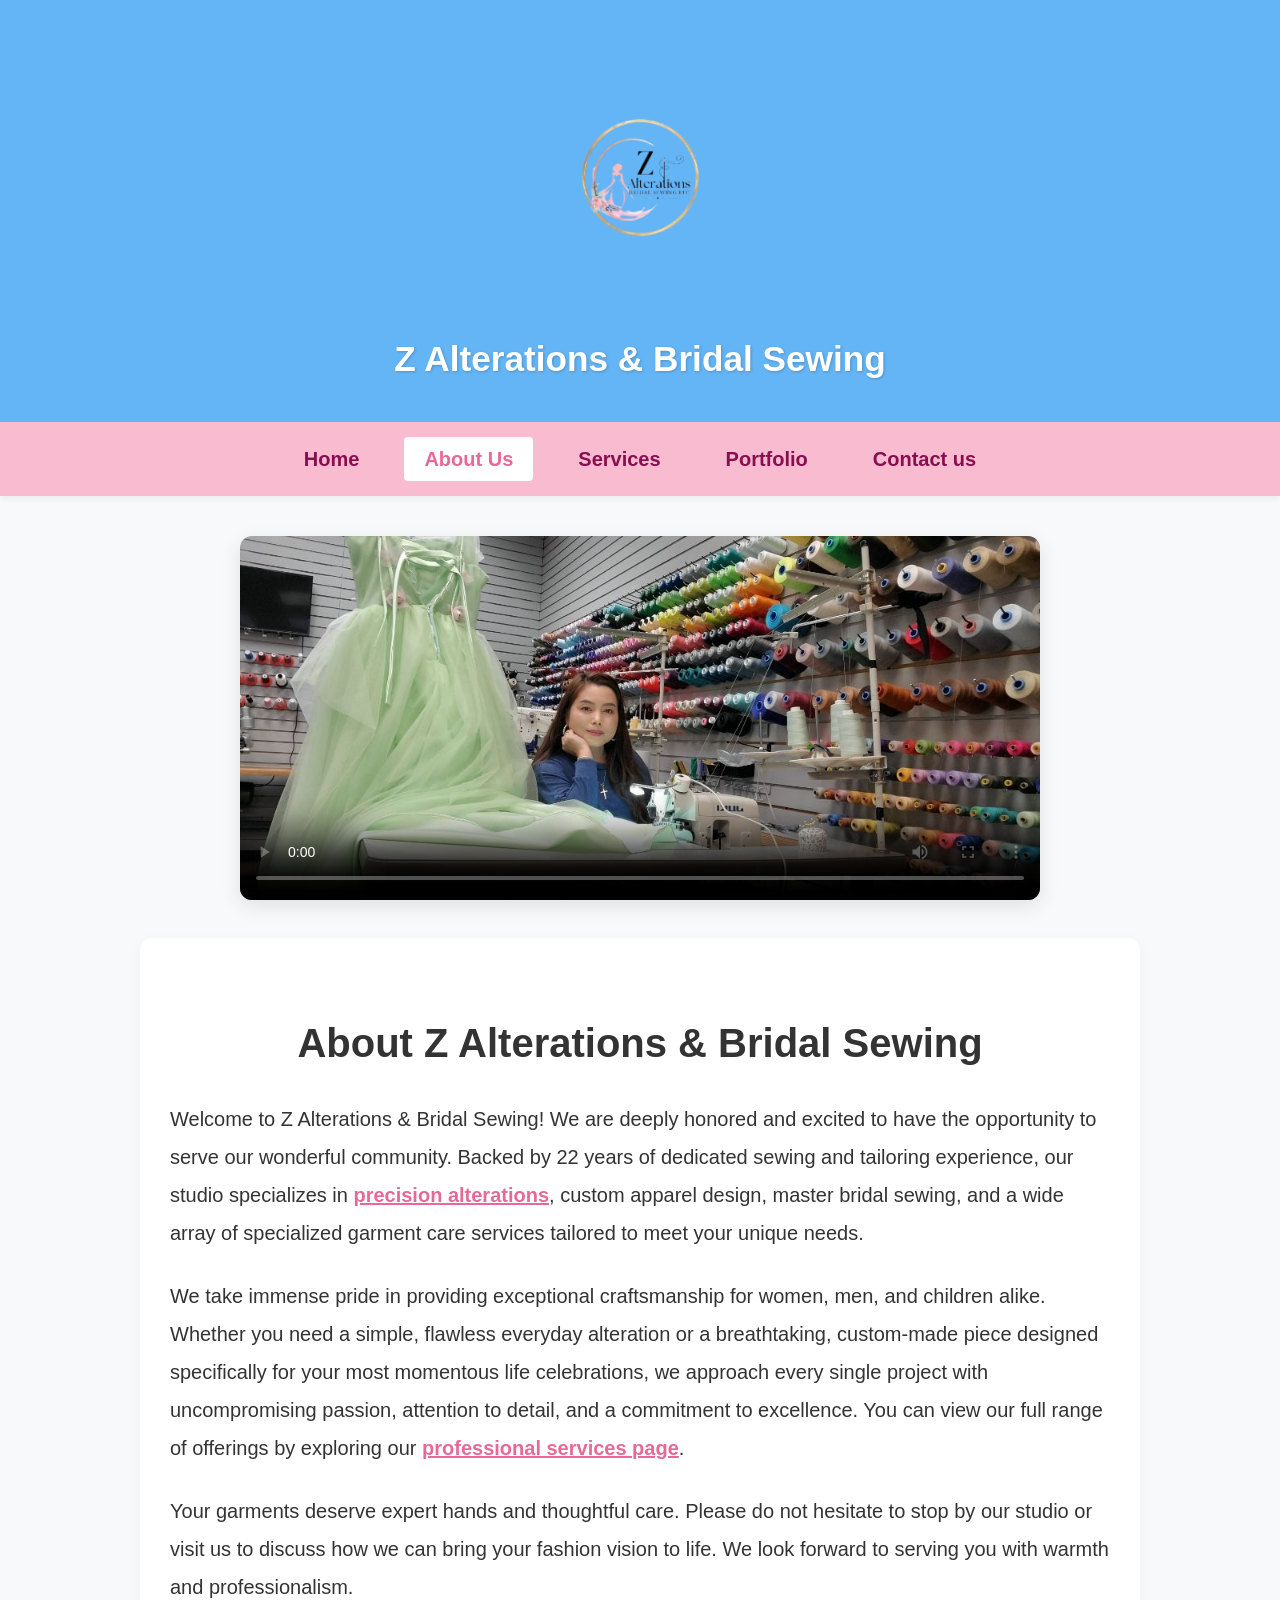
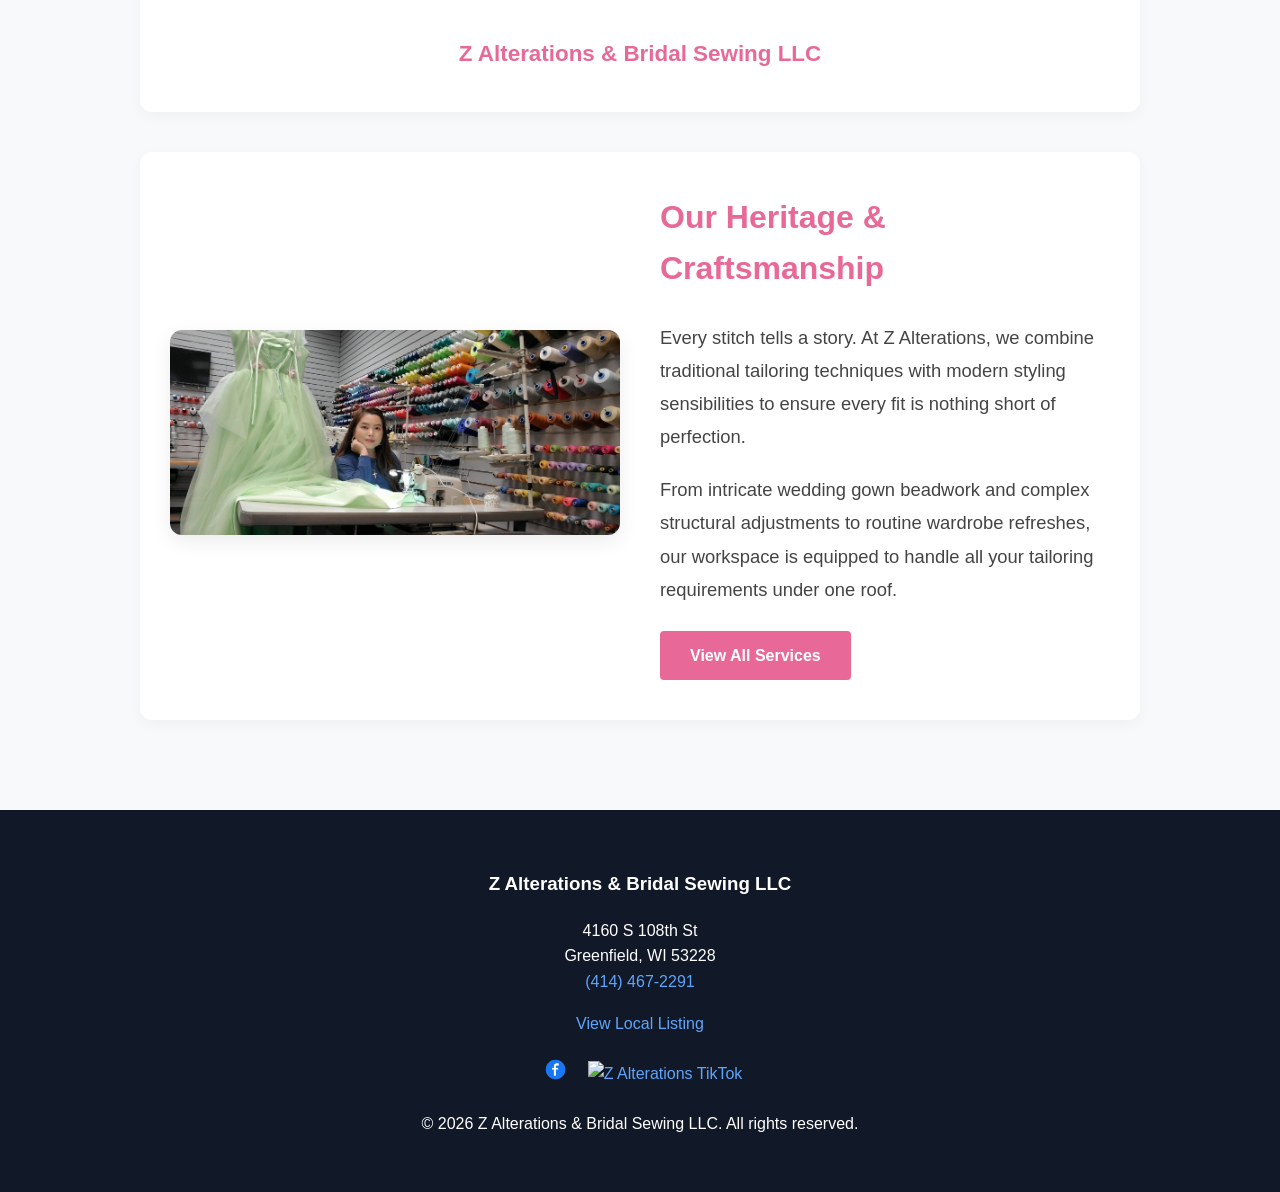
==== about.html @ 48689ed2 "z" ====
<!DOCTYPE html>
<html lang="en">
<head>
    <meta charset="UTF-8">
    <meta name="viewport" content="width=device-width, initial-scale=1.0">
    <title>About Us - Z Alterations & Bridal Sewing</title>
    <style>
        /* ==========================================
           Z Alterations & Bridal Sewing - Custom CSS
           ========================================== */

        :root {
            --header-blue: #64b5f6;       /* Light blue background for header */
            --nav-pink: #f8bbd0;          /* Light pink background for navigation */
            --nav-text: #880e4f;          /* Deep pink text for menu links */
            --brand-pink: #e86998; 
            --accent-gold: #c5a059;
            --text-dark: #333333;
            --bg-light: #f7f9fa;
        }

        * {
            box-sizing: border-box;
        }

        body {
            font-family: 'Segoe UI', Tahoma, Geneva, Verdana, sans-serif;
            margin: 0;
            padding: 0;
            background-color: var(--bg-light);
            color: var(--text-dark);
            line-height: 1.6;
        }

        /* 1. Header Section - Light Blue Background, Centered Content */
        header {
            background-color: var(--header-blue);
            text-align: center;
            padding: 35px 20px;
            box-shadow: 0 2px 10px rgba(0,0,0,0.1);
        }

        .header-content {
            max-width: 800px;
            margin: 0 auto;
        }

        .logo-container {
            margin-bottom: 15px;
        }

        .logo-container img {
            max-width: 280px;
            height: auto;
            display: block;
            margin: 0 auto;
        }

        .site-title {
            margin: 10px 0 0 0;
            color: #ffffff;
            font-size: 2.2rem;
            font-weight: 700;
            text-shadow: 1px 1px 3px rgba(0, 0, 0, 0.2);
        }

        /* 2. Navigation Bar - Light Pink Block */
        nav {
            background-color: var(--nav-pink);
            padding: 15px 10px;
            box-shadow: 0 3px 6px rgba(0,0,0,0.05);
        }

        nav ul {
            list-style: none;
            padding: 0;
            margin: 0;
            display: flex;
            flex-direction: column;
            align-items: center;
            gap: 12px;
        }

        nav ul li a {
            color: var(--nav-text);
            font-weight: 700;
            text-decoration: none;
            font-size: 1.25rem;
            padding: 6px 20px;
            border-radius: 4px;
            transition: all 0.3s ease;
            display: inline-block;
        }

        nav ul li a:hover, 
        nav ul li a.active {
            background-color: #ffffff;
            color: var(--brand-pink);
        }

        /* Main Container */
        main {
            padding: 40px 20px;
            max-width: 1200px;
            margin: 0 auto;
        }

        .about-card {
            background: #ffffff;
            border-radius: 12px;
            padding: 40px 30px;
            box-shadow: 0 4px 15px rgba(0,0,0,0.04);
            margin-bottom: 40px;
        }

        .video-container {
            width: 100%;
            max-width: 800px;
            margin: 0 auto 30px auto;
            text-align: center;
        }

        .video-container video {
            width: 100%;
            border-radius: 12px;
            box-shadow: 0 6px 20px rgba(0,0,0,0.1);
        }

        .button {
            display: inline-block;
            background-color: var(--brand-pink);
            color: white;
            padding: 12px 30px;
            border-radius: 4px;
            text-decoration: none;
            font-weight: 600;
            transition: background 0.3s ease;
        }

        .button:hover {
            background-color: #ad1457;
        }

        /* Footer */
        footer {
            background-color: #111827;
            color: #ffffff;
            text-align: center;
            padding: 40px 20px;
            margin-top: 50px;
        }

        footer a {
            color: #60a5fa;
            text-decoration: none;
        }

        footer a:hover {
            text-decoration: underline;
        }

        .social {
            display: flex;
            justify-content: center;
            align-items: center;
            gap: 15px;
            margin-top: 15px;
        }

        .social img {
            width: 35px;
            height: 35px;
            object-fit: contain;
        }

        @media (min-width: 768px) {
            nav ul {
                flex-direction: row;
                justify-content: center;
                gap: 25px;
            }
        }
    </style>
</head>
<body>

    <!-- Light Blue Header with Logo and Title Centered -->
    <header>
        <div class="header-content">
            <div class="logo-container">
                <img src="images/Logo.png" alt="Z Alterations & Bridal Sewing Logo">
            </div>
            <h1 class="site-title">Z Alterations & Bridal Sewing</h1>
        </div>
    </header>

    <!-- Light Pink Navigation Bar -->
    <nav>
        <ul>
            <li><a href="index.html">Home</a></li>
            <li><a href="about.html" class="active">About Us</a></li>
            <li><a href="services.html">Services</a></li>
            <li><a href="portfolio.html">Portfolio</a></li>
            <li><a href="contact.html">Contact us</a></li>
        </ul>
    </nav>

    <main>
        <!-- Video Showcase Section -->
        <section class="video-container">
            <video controls poster="images/image.jpg">
                <source src="images/video.mp4" type="video/mp4">
                Your browser does not support the video tag.
            </video>
        </section>

        <!-- About Hero Section -->
        <section class="about-card" style="max-width: 1000px; margin: 0 auto 40px auto; text-align: left;">
            <h1 style="font-size: 2.5em; margin-bottom: 25px; text-align: center; color: var(--text-dark);">About Z Alterations & Bridal Sewing</h1>
            
            <p style="font-size: 1.25em; line-height: 1.9; color: #333333; margin-bottom: 25px;">
                Welcome to Z Alterations & Bridal Sewing! We are deeply honored and excited to have the opportunity to serve our wonderful community. Backed by 22 years of dedicated sewing and tailoring experience, our studio specializes in <a href="services.html" style="color: var(--brand-pink); text-decoration: underline; font-weight: 600;">precision alterations</a>, custom apparel design, master bridal sewing, and a wide array of specialized garment care services tailored to meet your unique needs.
            </p>

            <p style="font-size: 1.25em; line-height: 1.9; color: #333333; margin-bottom: 25px;">
                We take immense pride in providing exceptional craftsmanship for women, men, and children alike. Whether you need a simple, flawless everyday alteration or a breathtaking, custom-made piece designed specifically for your most momentous life celebrations, we approach every single project with uncompromising passion, attention to detail, and a commitment to excellence. You can view our full range of offerings by exploring our <a href="services.html" style="color: var(--brand-pink); text-decoration: underline; font-weight: 600;">professional services page</a>.
            </p>

            <p style="font-size: 1.25em; line-height: 1.9; color: #333333; margin-bottom: 30px;">
                Your garments deserve expert hands and thoughtful care. Please do not hesitate to stop by our studio or visit us to discuss how we can bring your fashion vision to life. We look forward to serving you with warmth and professionalism.
            </p>

            <div style="text-align: center; margin-top: 30px;">
                <strong style="color: var(--brand-pink); display: block; font-size: 1.4em; font-weight: 600;">Z Alterations & Bridal Sewing LLC</strong>
            </div>
        </section>

        <!-- Our Heritage & Craftsmanship Section -->
        <section class="about-card" style="max-width: 1000px; margin: 0 auto;">
            <div style="display: flex; flex-wrap: wrap; gap: 40px; align-items: center;">
                <div style="flex: 1; min-width: 280px;">
                    <img src="images/image.jpg" alt="Master tailor at work in Z Alterations studio" style="width: 100%; border-radius: 12px; box-shadow: 0 6px 20px rgba(0,0,0,0.08); object-fit: cover;">
                </div>
                <div style="flex: 1; min-width: 280px;">
                    <h2 style="color: var(--brand-pink); margin-top: 0; font-size: 2rem;">Our Heritage & Craftsmanship</h2>
                    <p style="font-size: 1.15em; line-height: 1.8; color: #444444; margin-bottom: 20px;">
                        Every stitch tells a story. At Z Alterations, we combine traditional tailoring techniques with modern styling sensibilities to ensure every fit is nothing short of perfection. 
                    </p>
                    <p style="font-size: 1.15em; line-height: 1.8; color: #444444; margin-bottom: 25px;">
                        From intricate wedding gown beadwork and complex structural adjustments to routine wardrobe refreshes, our workspace is equipped to handle all your tailoring requirements under one roof.
                    </p>
                    <div>
                        <a href="services.html" class="button">View All Services</a>
                    </div>
                </div>
            </div>
        </section>
    </main>

    <!-- Footer -->
    <footer id="contact">
        <h3>Z Alterations & Bridal Sewing LLC</h3>
        <p>
            4160 S 108th St<br>
            Greenfield, WI 53228<br>
            <a href="tel:4144672291">(414) 467-2291</a>
        </p>
        <p>
            <a href="https://local.yahoo.com/info-236106218-kv-alterations-bridal-sewing-brookfield/" target="_blank" rel="noopener">
                View Local Listing
            </a>
        </p>
        <div class="social">
            <a href="https://www.facebook.com/z.alterations21/" target="_blank" rel="noopener">
                <img src="images/facebook.webp" alt="Z Alterations Facebook">
            </a>
            <a href="https://www.tiktok.com/@z.alterations?_r=1&_t=ZP-99l2O3nabra" target="_blank" rel="noopener">
                <img src="images/tiktok.jpeg" alt="Z Alterations TikTok">
            </a>
        </div>
        <p>&copy; 2026 Z Alterations & Bridal Sewing LLC. All rights reserved.</p>
    </footer>

</body>
</html>
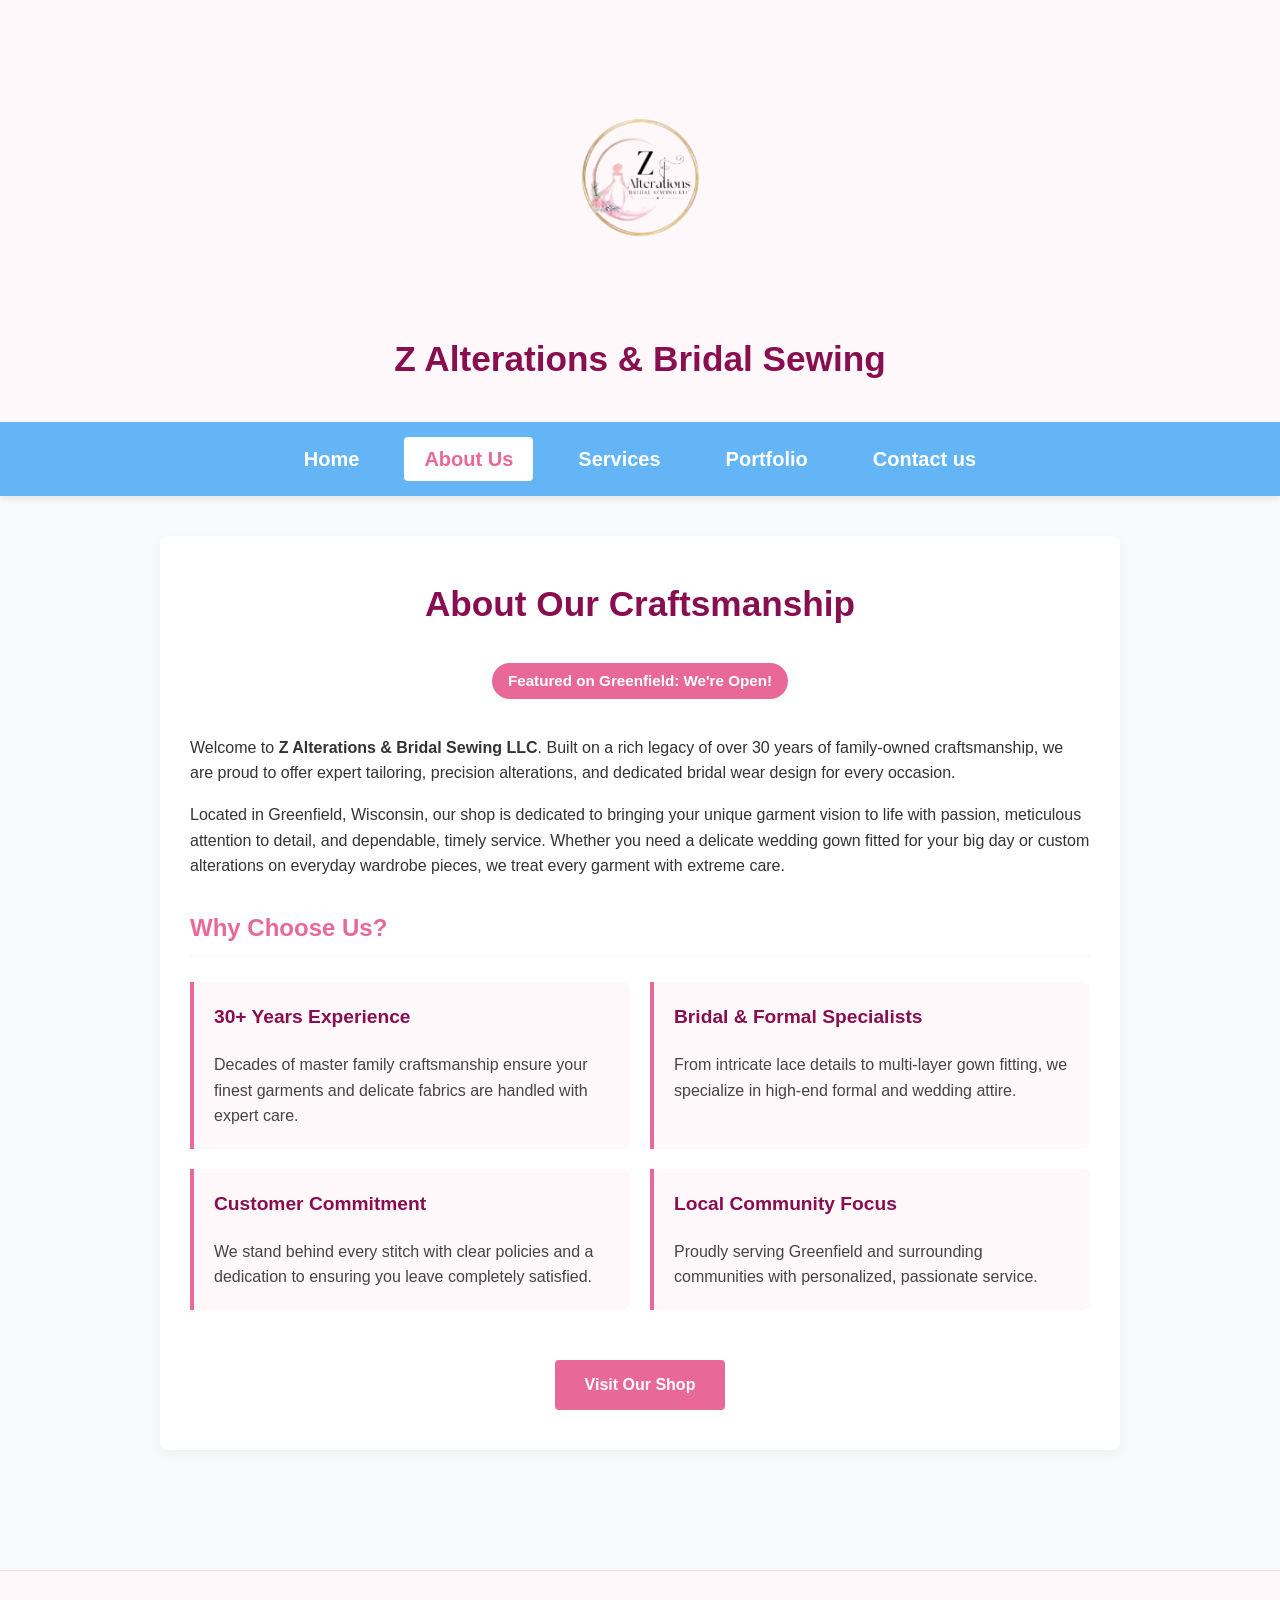
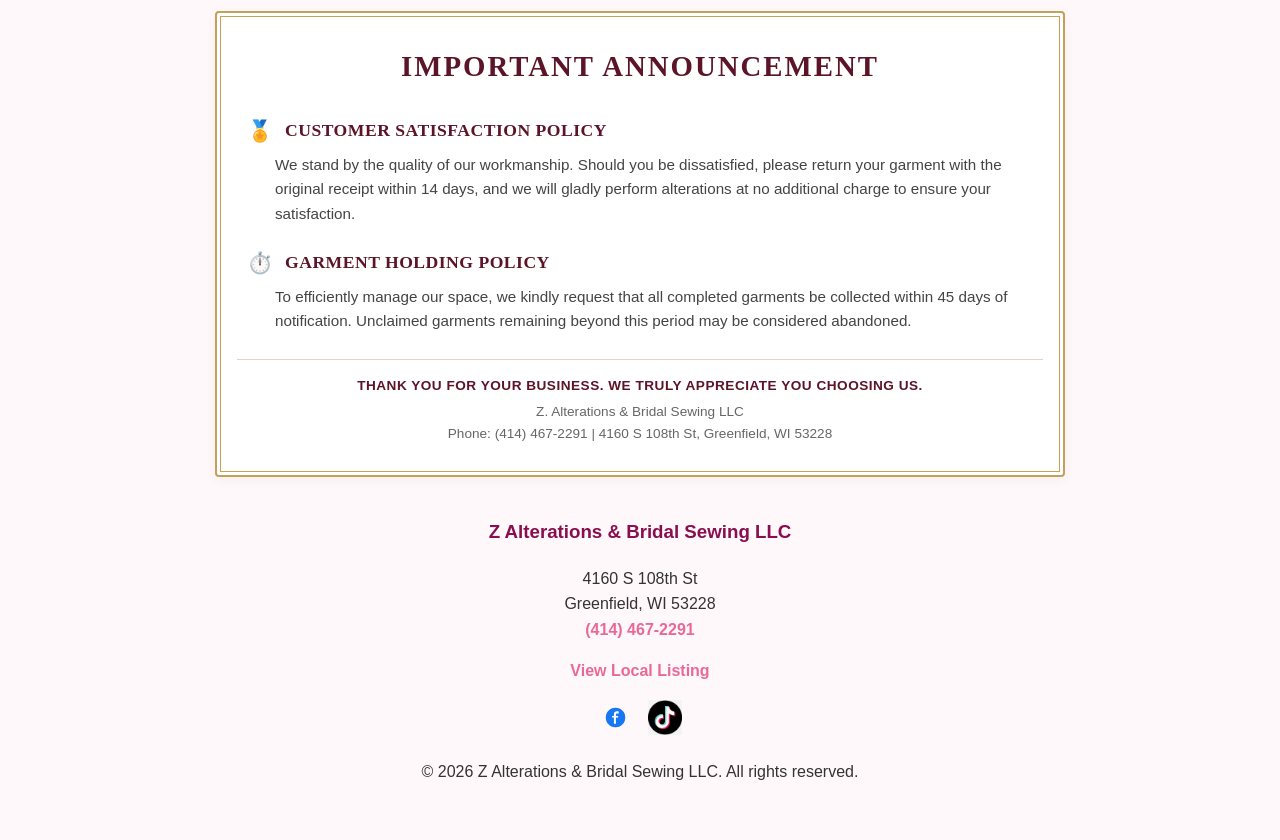
==== commit 8ea2e2f3: "Z Alterations & Bridal Sewing" ====
--- a/about.html
+++ b/about.html
@@ -10,9 +10,10 @@
            ========================================== */
 
         :root {
-            --header-blue: #64b5f6;       /* Light blue background for header */
-            --nav-pink: #f8bbd0;          /* Light pink background for navigation */
-            --nav-text: #880e4f;          /* Deep pink text for menu links */
+            --header-pink: #fff8fa;        /* Ultra-light soft pink background */
+            --header-text: #880e4f;        /* Deep pink/burgundy text */
+            --nav-blue: #64b5f6;           /* Light blue background for navigation */
+            --nav-text: #ffffff;           /* White text for navigation links */
             --brand-pink: #e86998; 
             --accent-gold: #c5a059;
             --text-dark: #333333;
@@ -32,12 +33,12 @@
             line-height: 1.6;
         }
 
-        /* 1. Header Section - Light Blue Background, Centered Content */
+        /* Header Section - Light Pink Background, Centered Content */
         header {
-            background-color: var(--header-blue);
+            background-color: var(--header-pink);
             text-align: center;
             padding: 35px 20px;
-            box-shadow: 0 2px 10px rgba(0,0,0,0.1);
+            box-shadow: 0 2px 10px rgba(0,0,0,0.05);
         }
 
         .header-content {
@@ -58,17 +59,16 @@
 
         .site-title {
             margin: 10px 0 0 0;
-            color: #ffffff;
+            color: var(--header-text);
             font-size: 2.2rem;
             font-weight: 700;
-            text-shadow: 1px 1px 3px rgba(0, 0, 0, 0.2);
-        }
-
-        /* 2. Navigation Bar - Light Pink Block */
+        }
+
+        /* Navigation Bar - Light Blue Block */
         nav {
-            background-color: var(--nav-pink);
+            background-color: var(--nav-blue);
             padding: 15px 10px;
-            box-shadow: 0 3px 6px rgba(0,0,0,0.05);
+            box-shadow: 0 3px 6px rgba(0,0,0,0.08);
         }
 
         nav ul {
@@ -101,29 +101,69 @@
         /* Main Container */
         main {
             padding: 40px 20px;
-            max-width: 1200px;
+            max-width: 1000px;
             margin: 0 auto;
         }
 
         .about-card {
             background: #ffffff;
-            border-radius: 12px;
             padding: 40px 30px;
-            box-shadow: 0 4px 15px rgba(0,0,0,0.04);
-            margin-bottom: 40px;
-        }
-
-        .video-container {
-            width: 100%;
-            max-width: 800px;
-            margin: 0 auto 30px auto;
+            border-radius: 8px;
+            box-shadow: 0 4px 12px rgba(0,0,0,0.04);
+            margin-bottom: 30px;
+        }
+
+        .about-card h1 {
+            color: var(--header-text);
+            font-size: 2.2rem;
+            margin-top: 0;
+            margin-bottom: 20px;
             text-align: center;
         }
 
-        .video-container video {
-            width: 100%;
-            border-radius: 12px;
-            box-shadow: 0 6px 20px rgba(0,0,0,0.1);
+        .about-card h2 {
+            color: var(--brand-pink);
+            font-size: 1.5rem;
+            margin-top: 30px;
+            margin-bottom: 15px;
+            border-bottom: 2px solid var(--header-pink);
+            padding-bottom: 8px;
+        }
+
+        .feature-badge {
+            display: inline-block;
+            background-color: var(--brand-pink);
+            color: #ffffff;
+            padding: 6px 16px;
+            border-radius: 20px;
+            font-size: 0.95rem;
+            font-weight: 600;
+            margin: 10px 0 20px 0;
+        }
+
+        .grid-highlights {
+            display: grid;
+            grid-template-columns: 1fr;
+            gap: 20px;
+            margin-top: 25px;
+        }
+
+        .highlight-box {
+            background-color: var(--header-pink);
+            border-left: 4px solid var(--brand-pink);
+            padding: 20px;
+            border-radius: 0 8px 8px 0;
+        }
+
+        .highlight-box h3 {
+            margin-top: 0;
+            color: var(--header-text);
+            font-size: 1.2rem;
+        }
+
+        .highlight-box p {
+            margin: 0;
+            color: #444444;
         }
 
         .button {
@@ -135,28 +175,112 @@
             text-decoration: none;
             font-weight: 600;
             transition: background 0.3s ease;
+            margin-top: 20px;
         }
 
         .button:hover {
             background-color: #ad1457;
         }
 
-        /* Footer */
+        /* Footer Section */
         footer {
-            background-color: #111827;
-            color: #ffffff;
+            background-color: var(--header-pink);
+            color: var(--text-dark);
             text-align: center;
             padding: 40px 20px;
             margin-top: 50px;
+            border-top: 1px solid #f0e0e6;
+        }
+
+        footer h3 {
+            color: var(--header-text);
+            margin-top: 0;
         }
 
         footer a {
-            color: #60a5fa;
+            color: var(--brand-pink);
             text-decoration: none;
+            font-weight: 600;
         }
 
         footer a:hover {
             text-decoration: underline;
+        }
+
+        /* Important Announcement / Policy Card Styling inside Footer */
+        .announcement-card {
+            background: #ffffff;
+            border: 2px solid var(--accent-gold);
+            outline: 1px solid var(--accent-gold);
+            outline-offset: -6px;
+            border-radius: 4px;
+            padding: 30px 20px;
+            max-width: 850px;
+            margin: 0 auto 40px auto;
+            text-align: center;
+            box-shadow: 0 4px 12px rgba(0,0,0,0.04);
+        }
+
+        .announcement-title {
+            font-family: 'Georgia', serif;
+            color: #5c1428;
+            font-size: 1.8rem;
+            letter-spacing: 2px;
+            margin-top: 0;
+            margin-bottom: 25px;
+            text-transform: uppercase;
+        }
+
+        .policy-block {
+            margin-bottom: 20px;
+            text-align: left;
+            padding: 0 10px;
+        }
+
+        .policy-header {
+            display: flex;
+            align-items: center;
+            gap: 12px;
+            margin-bottom: 6px;
+        }
+
+        .policy-icon {
+            font-size: 1.3rem;
+            color: var(--accent-gold);
+        }
+
+        .policy-title {
+            font-family: 'Georgia', serif;
+            color: #5c1428;
+            font-size: 1.1rem;
+            font-weight: 700;
+            letter-spacing: 0.5px;
+            text-transform: uppercase;
+            margin: 0;
+        }
+
+        .policy-text {
+            color: #444444;
+            font-size: 0.95rem;
+            line-height: 1.6;
+            margin: 0;
+            padding-left: 28px;
+        }
+
+        .announcement-footer {
+            margin-top: 25px;
+            border-top: 1px solid #e0d5c1;
+            padding-top: 15px;
+            font-size: 0.85rem;
+            color: #666666;
+        }
+
+        .announcement-footer .thanks {
+            font-weight: 700;
+            color: #5c1428;
+            text-transform: uppercase;
+            letter-spacing: 0.5px;
+            margin-bottom: 5px;
         }
 
         .social {
@@ -179,12 +303,16 @@
                 justify-content: center;
                 gap: 25px;
             }
+
+            .grid-highlights {
+                grid-template-columns: 1fr 1fr;
+            }
         }
     </style>
 </head>
 <body>
 
-    <!-- Light Blue Header with Logo and Title Centered -->
+    <!-- Light Pink Header with Logo and Title Centered -->
     <header>
         <div class="header-content">
             <div class="logo-container">
@@ -194,7 +322,7 @@
         </div>
     </header>
 
-    <!-- Light Pink Navigation Bar -->
+    <!-- Light Blue Navigation Bar -->
     <nav>
         <ul>
             <li><a href="index.html">Home</a></li>
@@ -206,59 +334,79 @@
     </nav>
 
     <main>
-        <!-- Video Showcase Section -->
-        <section class="video-container">
-            <video controls poster="images/image.jpg">
-                <source src="images/video.mp4" type="video/mp4">
-                Your browser does not support the video tag.
-            </video>
-        </section>
-
-        <!-- About Hero Section -->
-        <section class="about-card" style="max-width: 1000px; margin: 0 auto 40px auto; text-align: left;">
-            <h1 style="font-size: 2.5em; margin-bottom: 25px; text-align: center; color: var(--text-dark);">About Z Alterations & Bridal Sewing</h1>
+        <section class="about-card">
+            <h1>About Our Craftsmanship</h1>
+            <div style="text-align: center;">
+                <div class="feature-badge">Featured on Greenfield: We're Open!</div>
+            </div>
+
+            <p>Welcome to <strong>Z Alterations & Bridal Sewing LLC</strong>. Built on a rich legacy of over 30 years of family-owned craftsmanship, we are proud to offer expert tailoring, precision alterations, and dedicated bridal wear design for every occasion.</p>
+
+            <p>Located in Greenfield, Wisconsin, our shop is dedicated to bringing your unique garment vision to life with passion, meticulous attention to detail, and dependable, timely service. Whether you need a delicate wedding gown fitted for your big day or custom alterations on everyday wardrobe pieces, we treat every garment with extreme care.</p>
+
+            <h2>Why Choose Us?</h2>
             
-            <p style="font-size: 1.25em; line-height: 1.9; color: #333333; margin-bottom: 25px;">
-                Welcome to Z Alterations & Bridal Sewing! We are deeply honored and excited to have the opportunity to serve our wonderful community. Backed by 22 years of dedicated sewing and tailoring experience, our studio specializes in <a href="services.html" style="color: var(--brand-pink); text-decoration: underline; font-weight: 600;">precision alterations</a>, custom apparel design, master bridal sewing, and a wide array of specialized garment care services tailored to meet your unique needs.
-            </p>
-
-            <p style="font-size: 1.25em; line-height: 1.9; color: #333333; margin-bottom: 25px;">
-                We take immense pride in providing exceptional craftsmanship for women, men, and children alike. Whether you need a simple, flawless everyday alteration or a breathtaking, custom-made piece designed specifically for your most momentous life celebrations, we approach every single project with uncompromising passion, attention to detail, and a commitment to excellence. You can view our full range of offerings by exploring our <a href="services.html" style="color: var(--brand-pink); text-decoration: underline; font-weight: 600;">professional services page</a>.
-            </p>
-
-            <p style="font-size: 1.25em; line-height: 1.9; color: #333333; margin-bottom: 30px;">
-                Your garments deserve expert hands and thoughtful care. Please do not hesitate to stop by our studio or visit us to discuss how we can bring your fashion vision to life. We look forward to serving you with warmth and professionalism.
-            </p>
+            <div class="grid-highlights">
+                <div class="highlight-box">
+                    <h3>30+ Years Experience</h3>
+                    <p>Decades of master family craftsmanship ensure your finest garments and delicate fabrics are handled with expert care.</p>
+                </div>
+
+                <div class="highlight-box">
+                    <h3>Bridal & Formal Specialists</h3>
+                    <p>From intricate lace details to multi-layer gown fitting, we specialize in high-end formal and wedding attire.</p>
+                </div>
+
+                <div class="highlight-box">
+                    <h3>Customer Commitment</h3>
+                    <p>We stand behind every stitch with clear policies and a dedication to ensuring you leave completely satisfied.</p>
+                </div>
+
+                <div class="highlight-box">
+                    <h3>Local Community Focus</h3>
+                    <p>Proudly serving Greenfield and surrounding communities with personalized, passionate service.</p>
+                </div>
+            </div>
 
             <div style="text-align: center; margin-top: 30px;">
-                <strong style="color: var(--brand-pink); display: block; font-size: 1.4em; font-weight: 600;">Z Alterations & Bridal Sewing LLC</strong>
-            </div>
-        </section>
-
-        <!-- Our Heritage & Craftsmanship Section -->
-        <section class="about-card" style="max-width: 1000px; margin: 0 auto;">
-            <div style="display: flex; flex-wrap: wrap; gap: 40px; align-items: center;">
-                <div style="flex: 1; min-width: 280px;">
-                    <img src="images/image.jpg" alt="Master tailor at work in Z Alterations studio" style="width: 100%; border-radius: 12px; box-shadow: 0 6px 20px rgba(0,0,0,0.08); object-fit: cover;">
-                </div>
-                <div style="flex: 1; min-width: 280px;">
-                    <h2 style="color: var(--brand-pink); margin-top: 0; font-size: 2rem;">Our Heritage & Craftsmanship</h2>
-                    <p style="font-size: 1.15em; line-height: 1.8; color: #444444; margin-bottom: 20px;">
-                        Every stitch tells a story. At Z Alterations, we combine traditional tailoring techniques with modern styling sensibilities to ensure every fit is nothing short of perfection. 
-                    </p>
-                    <p style="font-size: 1.15em; line-height: 1.8; color: #444444; margin-bottom: 25px;">
-                        From intricate wedding gown beadwork and complex structural adjustments to routine wardrobe refreshes, our workspace is equipped to handle all your tailoring requirements under one roof.
-                    </p>
-                    <div>
-                        <a href="services.html" class="button">View All Services</a>
-                    </div>
-                </div>
+                <a href="contact.html" class="button">Visit Our Shop</a>
             </div>
         </section>
     </main>
 
     <!-- Footer -->
     <footer id="contact">
+        <!-- Important Announcement / Policy Section in Footer -->
+        <section class="announcement-card">
+            <h2 class="announcement-title">Important Announcement</h2>
+
+            <div class="policy-block">
+                <div class="policy-header">
+                    <span class="policy-icon">🏅</span>
+                    <h3 class="policy-title">Customer Satisfaction Policy</h3>
+                </div>
+                <p class="policy-text">
+                    We stand by the quality of our workmanship. Should you be dissatisfied, please return your garment with the original receipt within 14 days, and we will gladly perform alterations at no additional charge to ensure your satisfaction.
+                </p>
+            </div>
+
+            <div class="policy-block">
+                <div class="policy-header">
+                    <span class="policy-icon">⏱️</span>
+                    <h3 class="policy-title">Garment Holding Policy</h3>
+                </div>
+                <p class="policy-text">
+                    To efficiently manage our space, we kindly request that all completed garments be collected within 45 days of notification. Unclaimed garments remaining beyond this period may be considered abandoned.
+                </p>
+            </div>
+
+            <div class="announcement-footer">
+                <div class="thanks">Thank you for your business. We truly appreciate you choosing us.</div>
+                <div>Z. Alterations & Bridal Sewing LLC</div>
+                <div>Phone: (414) 467-2291 | 4160 S 108th St, Greenfield, WI 53228</div>
+            </div>
+        </section>
+
         <h3>Z Alterations & Bridal Sewing LLC</h3>
         <p>
             4160 S 108th St<br>
@@ -275,7 +423,7 @@
                 <img src="images/facebook.webp" alt="Z Alterations Facebook">
             </a>
             <a href="https://www.tiktok.com/@z.alterations?_r=1&_t=ZP-99l2O3nabra" target="_blank" rel="noopener">
-                <img src="images/tiktok.jpeg" alt="Z Alterations TikTok">
+                <img src="images/tiktok.jpg" alt="Z Alterations TikTok">
             </a>
         </div>
         <p>&copy; 2026 Z Alterations & Bridal Sewing LLC. All rights reserved.</p>
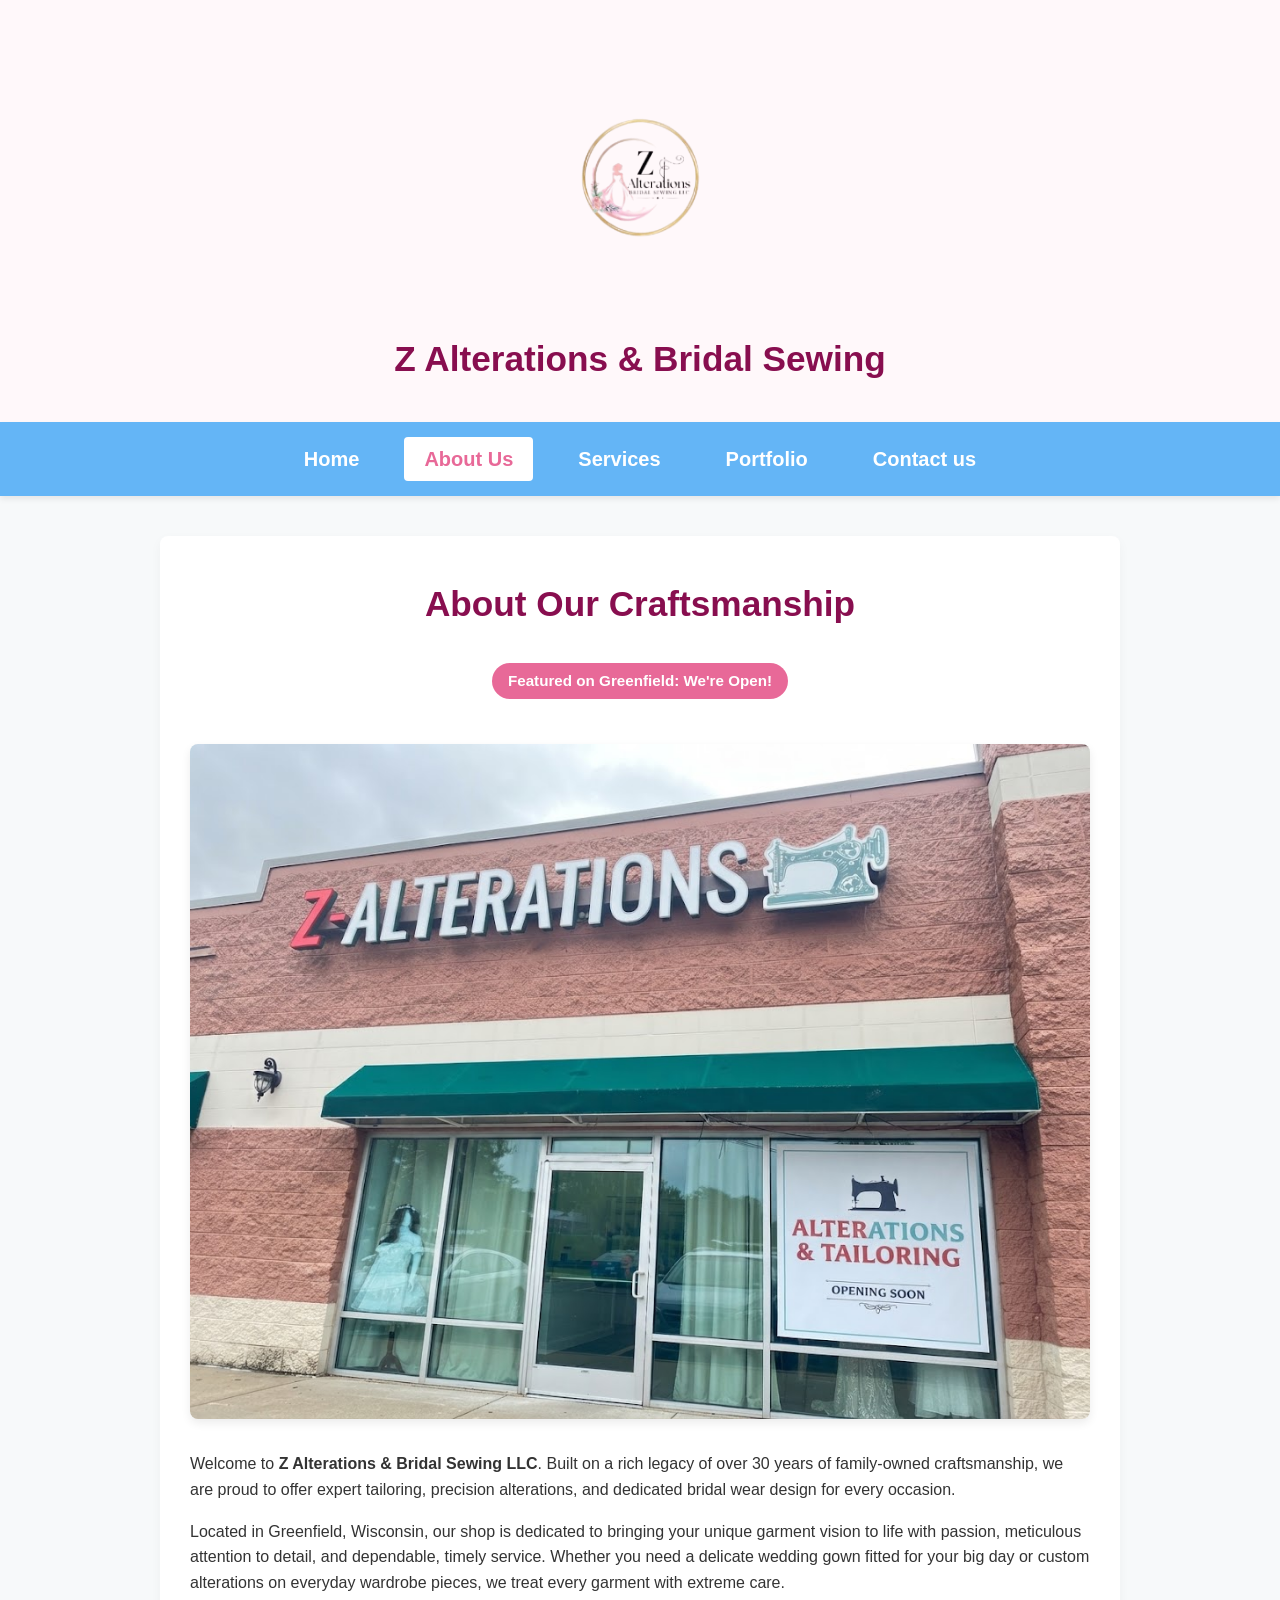
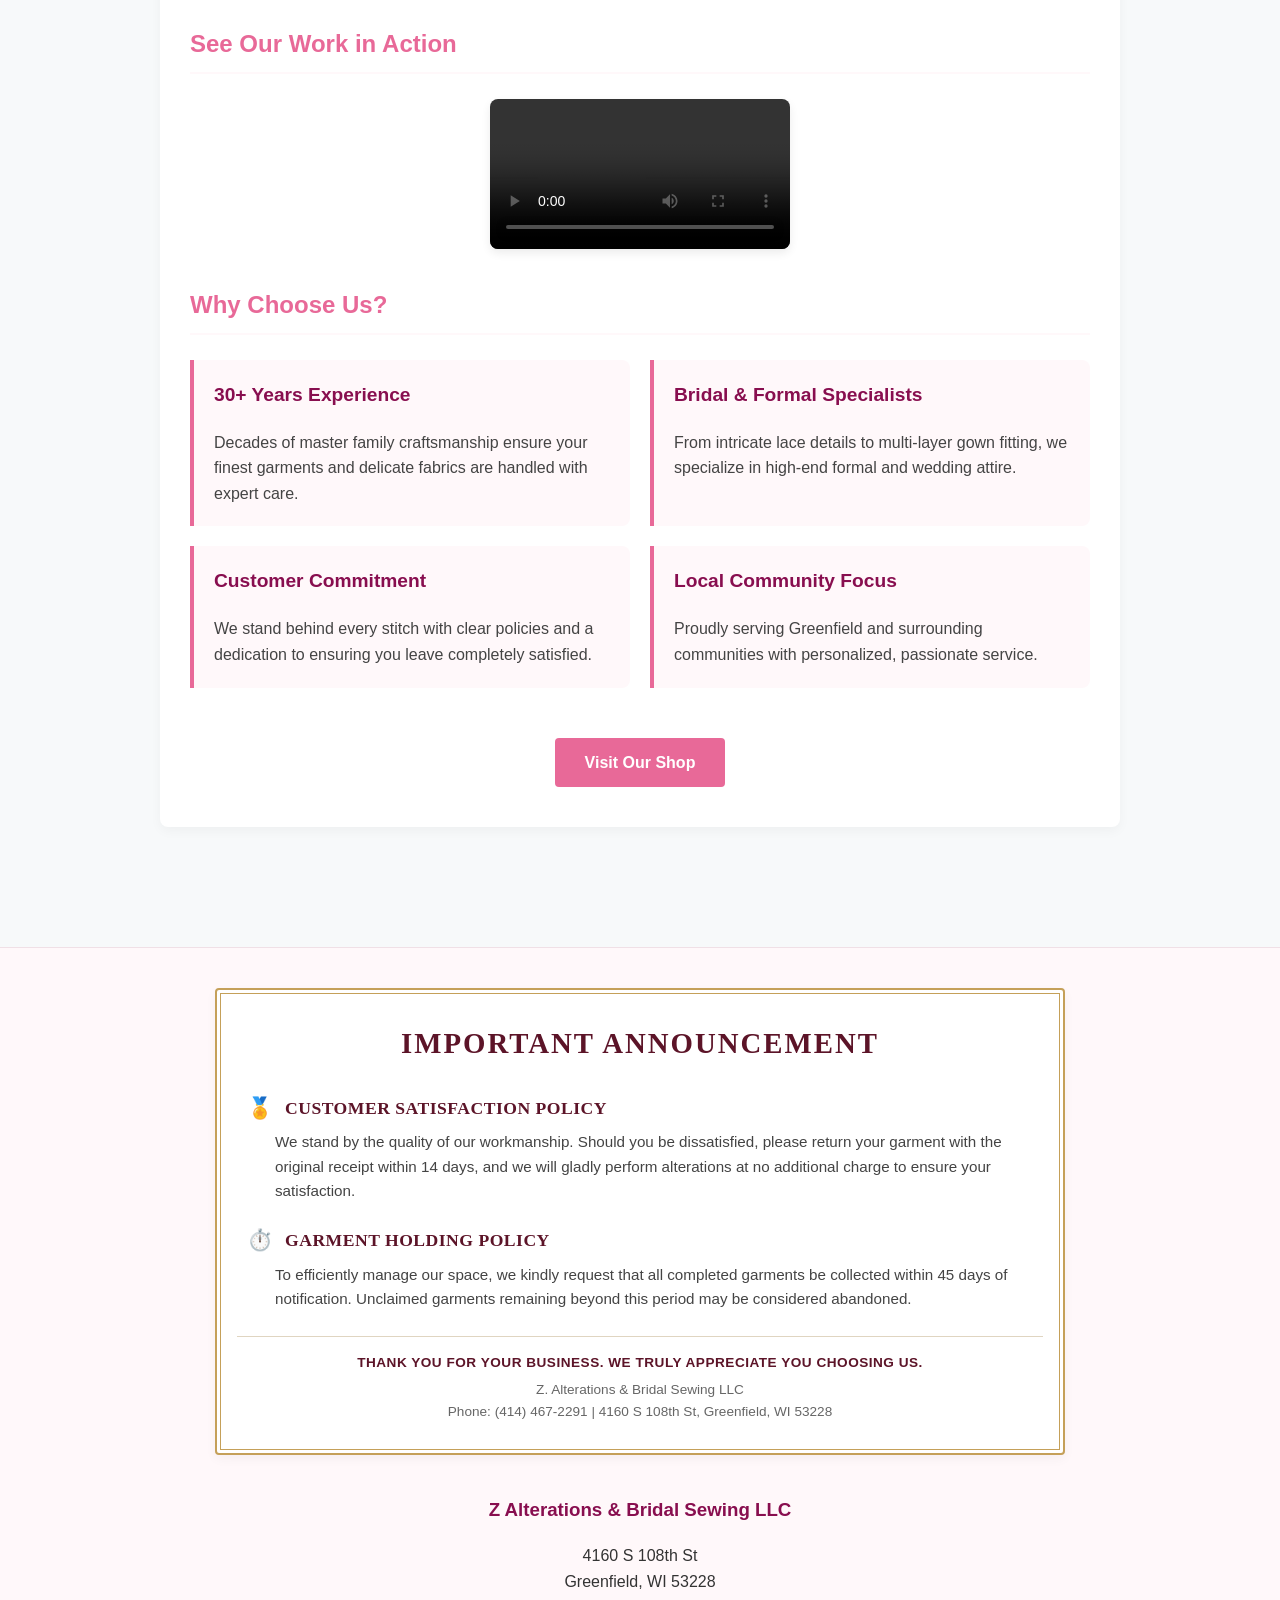
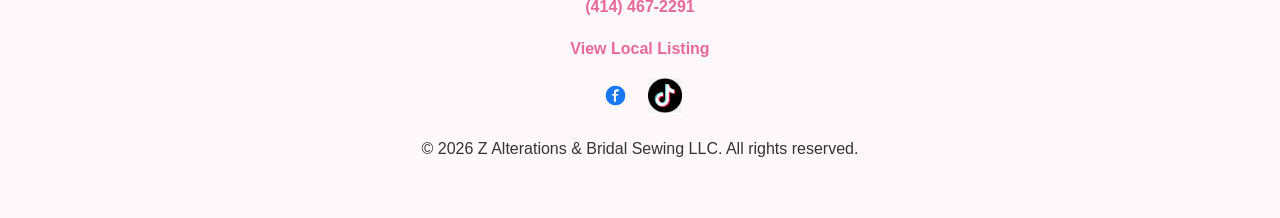
==== commit 279ea94b: "Z Alterations & Bridal Sewing" ====
--- a/about.html
+++ b/about.html
@@ -139,6 +139,19 @@
             font-size: 0.95rem;
             font-weight: 600;
             margin: 10px 0 20px 0;
+        }
+
+        .media-container {
+            text-align: center;
+            margin: 25px 0;
+        }
+
+        .media-container img, 
+        .media-container video {
+            max-width: 100%;
+            height: auto;
+            border-radius: 8px;
+            box-shadow: 0 4px 10px rgba(0,0,0,0.08);
         }
 
         .grid-highlights {
@@ -312,7 +325,7 @@
 </head>
 <body>
 
-    <!-- Light Pink Header with Logo and Title Centered -->
+    <!-- Header Section -->
     <header>
         <div class="header-content">
             <div class="logo-container">
@@ -322,7 +335,7 @@
         </div>
     </header>
 
-    <!-- Light Blue Navigation Bar -->
+    <!-- Navigation Bar -->
     <nav>
         <ul>
             <li><a href="index.html">Home</a></li>
@@ -333,6 +346,7 @@
         </ul>
     </nav>
 
+    <!-- Main Content Section -->
     <main>
         <section class="about-card">
             <h1>About Our Craftsmanship</h1>
@@ -340,9 +354,23 @@
                 <div class="feature-badge">Featured on Greenfield: We're Open!</div>
             </div>
 
+            <!-- Featured Image -->
+            <div class="media-container">
+                <img src="images/image1.jpg" alt="Z Alterations Workshop">
+            </div>
+
             <p>Welcome to <strong>Z Alterations & Bridal Sewing LLC</strong>. Built on a rich legacy of over 30 years of family-owned craftsmanship, we are proud to offer expert tailoring, precision alterations, and dedicated bridal wear design for every occasion.</p>
 
             <p>Located in Greenfield, Wisconsin, our shop is dedicated to bringing your unique garment vision to life with passion, meticulous attention to detail, and dependable, timely service. Whether you need a delicate wedding gown fitted for your big day or custom alterations on everyday wardrobe pieces, we treat every garment with extreme care.</p>
+
+            <!-- Video Section -->
+            <h2>See Our Work in Action</h2>
+            <div class="media-container">
+                <video controls>
+                    <source src="images/video.mp4" type="video/mp4">
+                    Your browser does not support the video tag.
+                </video>
+            </div>
 
             <h2>Why Choose Us?</h2>
             
@@ -376,7 +404,6 @@
 
     <!-- Footer -->
     <footer id="contact">
-        <!-- Important Announcement / Policy Section in Footer -->
         <section class="announcement-card">
             <h2 class="announcement-title">Important Announcement</h2>
 
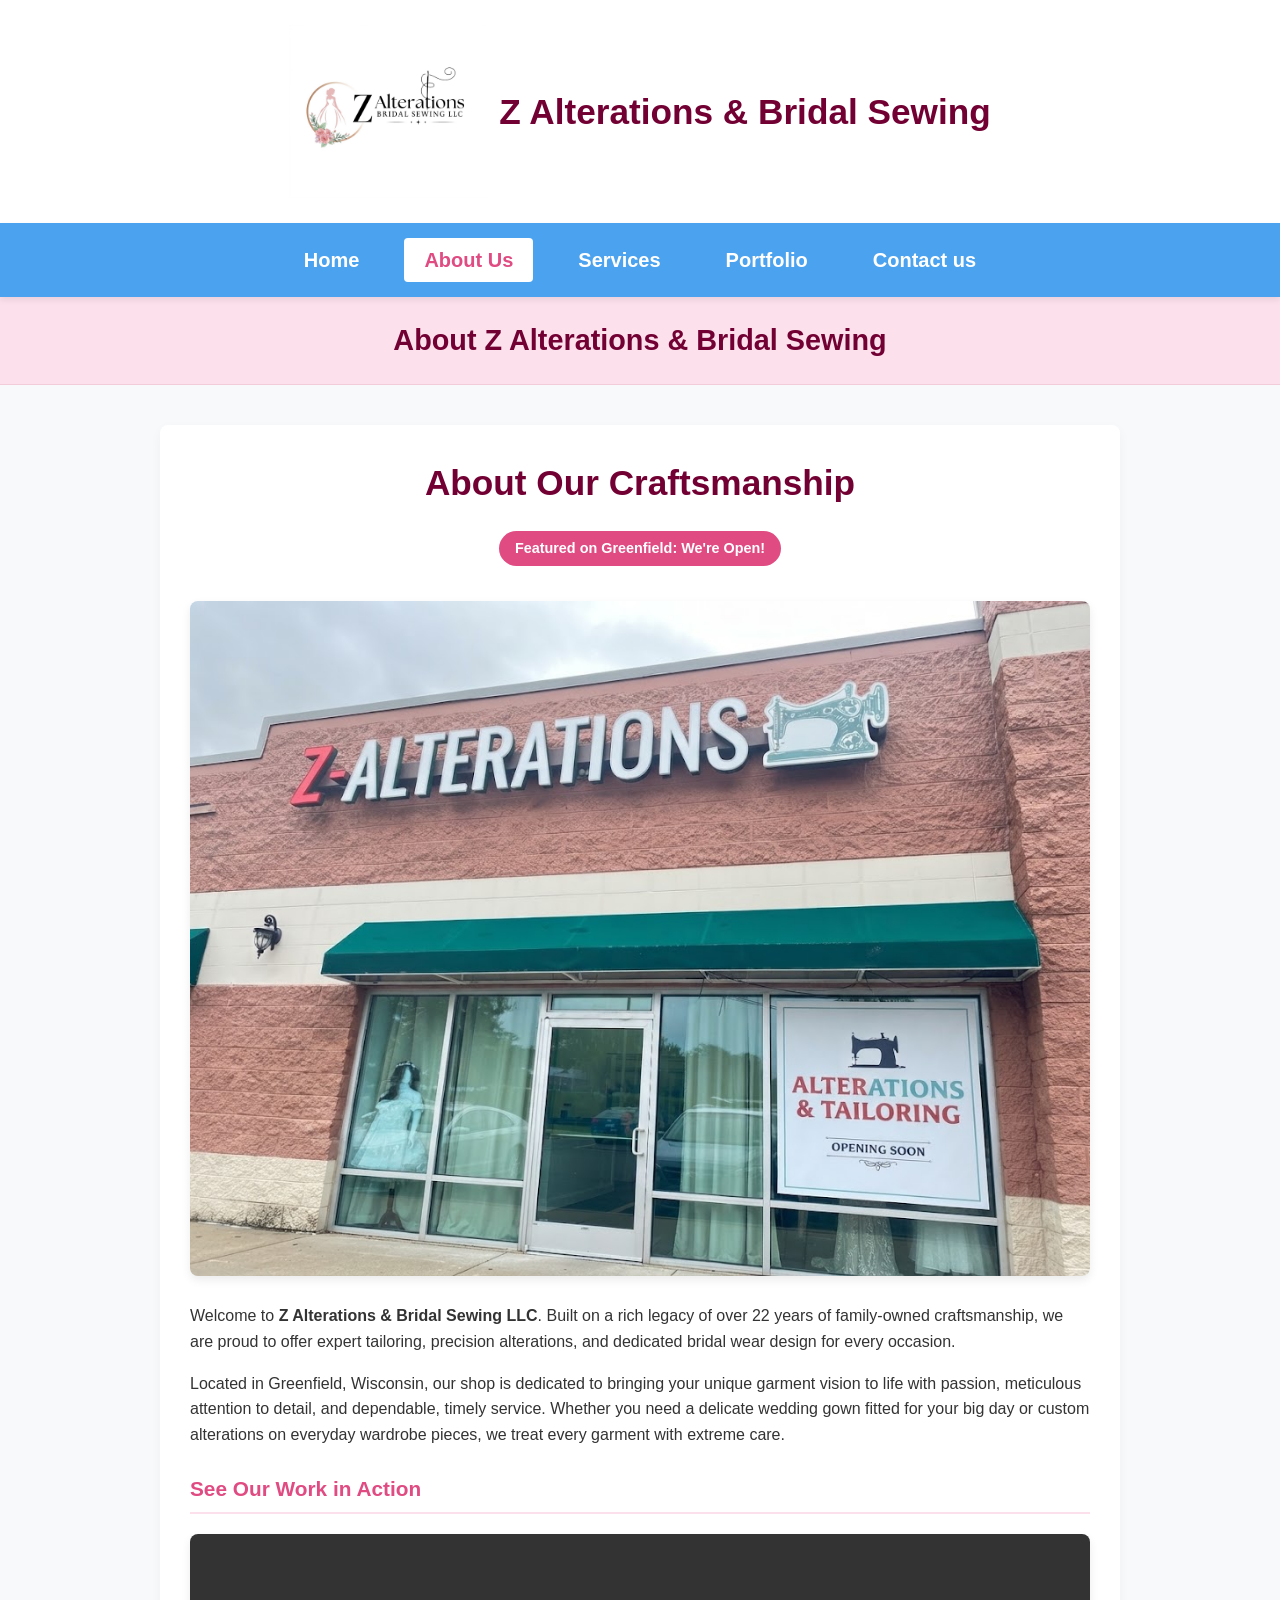
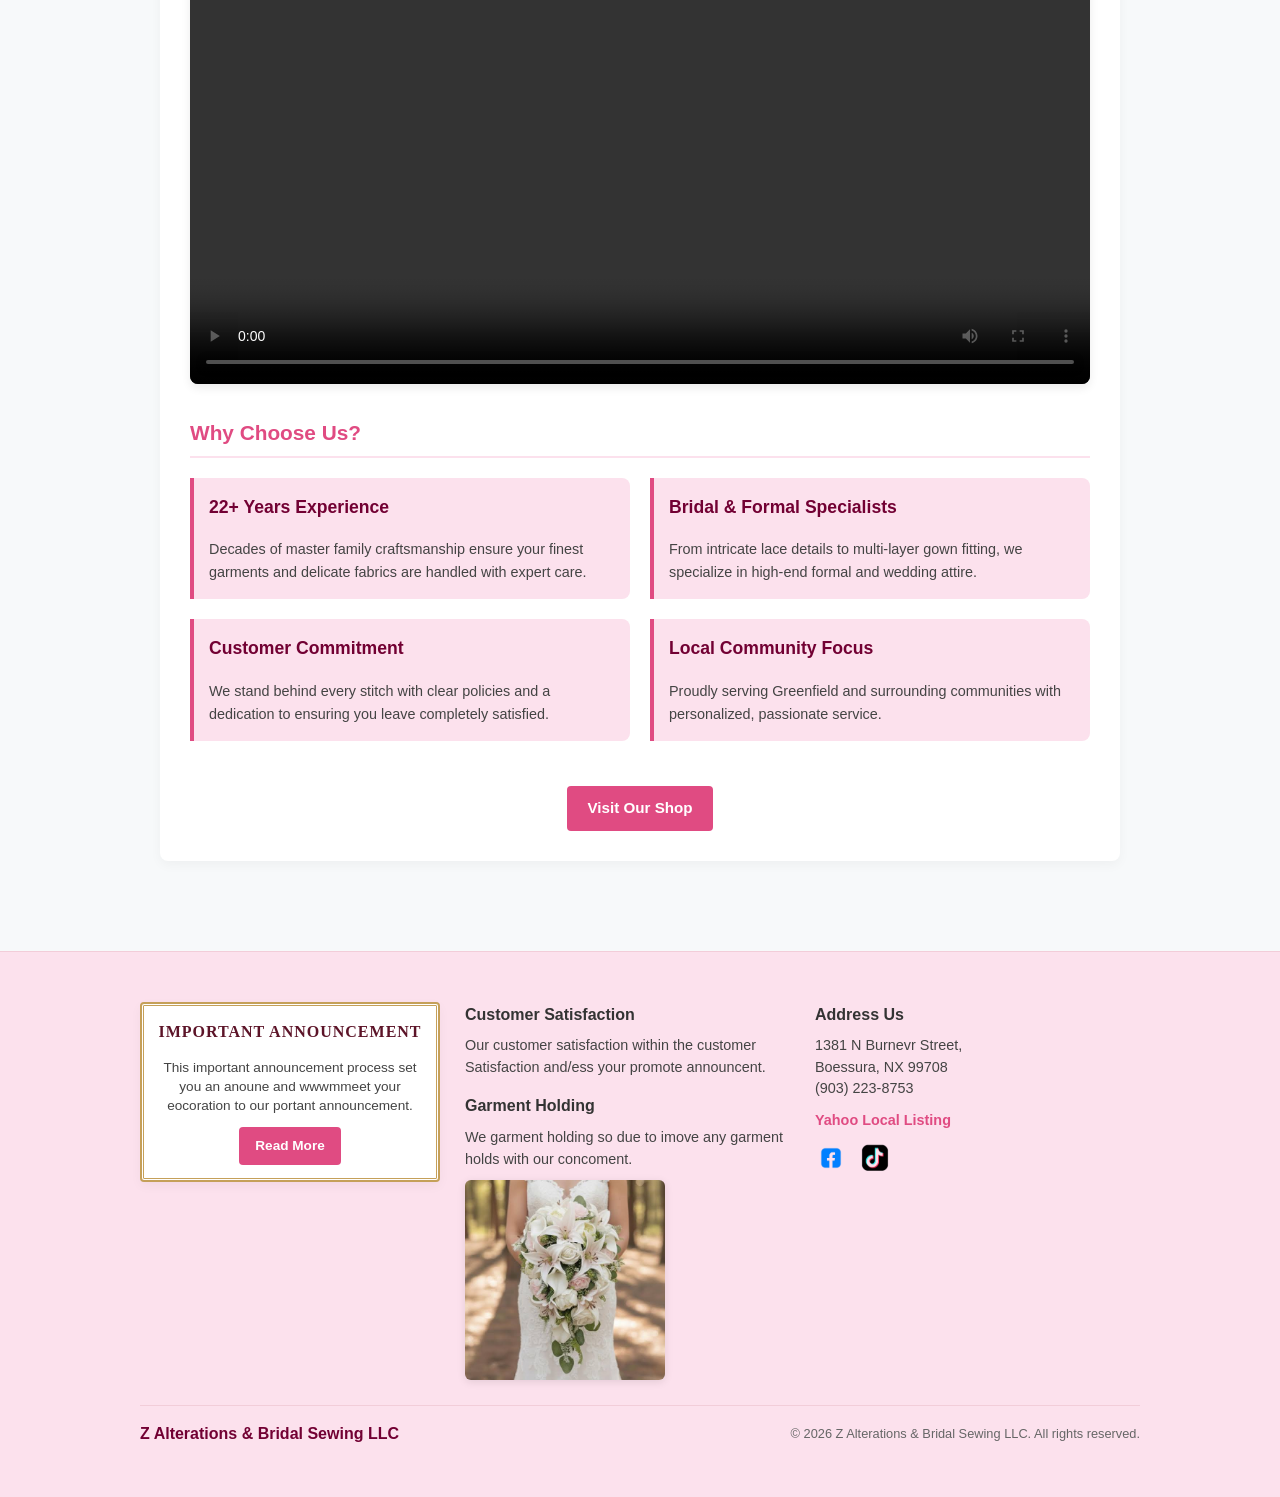
==== commit 5e26c121: "Z Alterations & Bridal Sewing" ====
--- a/about.html
+++ b/about.html
@@ -5,16 +5,12 @@
     <meta name="viewport" content="width=device-width, initial-scale=1.0">
     <title>About Us - Z Alterations & Bridal Sewing</title>
     <style>
-        /* ==========================================
-           Z Alterations & Bridal Sewing - Custom CSS
-           ========================================== */
-
         :root {
-            --header-pink: #fff8fa;        /* Ultra-light soft pink background */
-            --header-text: #880e4f;        /* Deep pink/burgundy text */
-            --nav-blue: #64b5f6;           /* Light blue background for navigation */
-            --nav-text: #ffffff;           /* White text for navigation links */
-            --brand-pink: #e86998; 
+            --header-pink: #fce1ed; /* Soft pink background matching index */
+            --header-text: #720033;
+            --nav-blue: #4ba3f0;
+            --nav-text: #ffffff;
+            --brand-pink: #e04b82; /* Brighter, more vibrant pink */
             --accent-gold: #c5a059;
             --text-dark: #333333;
             --bg-light: #f7f9fa;
@@ -31,44 +27,45 @@
             background-color: var(--bg-light);
             color: var(--text-dark);
             line-height: 1.6;
-        }
-
-        /* Header Section - Light Pink Background, Centered Content */
+            overflow-x: hidden;
+        }
+
         header {
-            background-color: var(--header-pink);
+            background-color: #ffffff;
+            padding: 15px;
+            box-shadow: 0 2px 10px rgba(0,0,0,0.05);
+        }
+
+        .header-content {
+            max-width: 1000px;
+            margin: 0 auto;
+            display: flex;
+            flex-direction: column;
+            align-items: center;
             text-align: center;
-            padding: 35px 20px;
-            box-shadow: 0 2px 10px rgba(0,0,0,0.05);
-        }
-
-        .header-content {
-            max-width: 800px;
-            margin: 0 auto;
-        }
-
-        .logo-container {
-            margin-bottom: 15px;
+            gap: 10px;
         }
 
         .logo-container img {
-            max-width: 280px;
+            max-width: 150px;
             height: auto;
             display: block;
-            margin: 0 auto;
         }
 
         .site-title {
-            margin: 10px 0 0 0;
+            margin: 0;
             color: var(--header-text);
-            font-size: 2.2rem;
+            font-size: 1.6rem;
             font-weight: 700;
         }
 
-        /* Navigation Bar - Light Blue Block */
         nav {
             background-color: var(--nav-blue);
-            padding: 15px 10px;
+            padding: 10px;
             box-shadow: 0 3px 6px rgba(0,0,0,0.08);
+            position: sticky;
+            top: 0;
+            z-index: 1000;
         }
 
         nav ul {
@@ -76,17 +73,17 @@
             padding: 0;
             margin: 0;
             display: flex;
-            flex-direction: column;
-            align-items: center;
-            gap: 12px;
+            flex-wrap: wrap;
+            justify-content: center;
+            gap: 8px;
         }
 
         nav ul li a {
             color: var(--nav-text);
-            font-weight: 700;
+            font-weight: 600;
             text-decoration: none;
-            font-size: 1.25rem;
-            padding: 6px 20px;
+            font-size: 0.95rem;
+            padding: 6px 12px;
             border-radius: 4px;
             transition: all 0.3s ease;
             display: inline-block;
@@ -98,36 +95,50 @@
             color: var(--brand-pink);
         }
 
-        /* Main Container */
+        /* Welcome Banner Styling */
+        .welcome-banner {
+            background-color: var(--header-pink);
+            text-align: center;
+            padding: 15px 10px;
+            border-bottom: 1px solid #f2cdd9;
+        }
+
+        .welcome-banner h2 {
+            margin: 0;
+            color: var(--header-text);
+            font-size: 1.3rem;
+            font-weight: 700;
+        }
+
         main {
-            padding: 40px 20px;
+            padding: 20px 15px;
             max-width: 1000px;
             margin: 0 auto;
         }
 
         .about-card {
             background: #ffffff;
-            padding: 40px 30px;
+            padding: 20px 15px;
             border-radius: 8px;
             box-shadow: 0 4px 12px rgba(0,0,0,0.04);
-            margin-bottom: 30px;
+            margin-bottom: 20px;
         }
 
         .about-card h1 {
             color: var(--header-text);
-            font-size: 2.2rem;
+            font-size: 1.6rem;
             margin-top: 0;
-            margin-bottom: 20px;
+            margin-bottom: 15px;
             text-align: center;
         }
 
         .about-card h2 {
             color: var(--brand-pink);
-            font-size: 1.5rem;
-            margin-top: 30px;
-            margin-bottom: 15px;
+            font-size: 1.3rem;
+            margin-top: 25px;
+            margin-bottom: 12px;
             border-bottom: 2px solid var(--header-pink);
-            padding-bottom: 8px;
+            padding-bottom: 6px;
         }
 
         .feature-badge {
@@ -136,19 +147,19 @@
             color: #ffffff;
             padding: 6px 16px;
             border-radius: 20px;
-            font-size: 0.95rem;
+            font-size: 0.9rem;
             font-weight: 600;
-            margin: 10px 0 20px 0;
+            margin: 5px 0 15px 0;
         }
 
         .media-container {
             text-align: center;
-            margin: 25px 0;
+            margin: 20px 0;
         }
 
         .media-container img, 
         .media-container video {
-            max-width: 100%;
+            width: 100%;
             height: auto;
             border-radius: 8px;
             box-shadow: 0 4px 10px rgba(0,0,0,0.08);
@@ -157,168 +168,229 @@
         .grid-highlights {
             display: grid;
             grid-template-columns: 1fr;
-            gap: 20px;
-            margin-top: 25px;
+            gap: 15px;
+            margin-top: 20px;
         }
 
         .highlight-box {
             background-color: var(--header-pink);
             border-left: 4px solid var(--brand-pink);
-            padding: 20px;
+            padding: 15px;
             border-radius: 0 8px 8px 0;
         }
 
         .highlight-box h3 {
             margin-top: 0;
             color: var(--header-text);
-            font-size: 1.2rem;
+            font-size: 1.1rem;
         }
 
         .highlight-box p {
             margin: 0;
             color: #444444;
+            font-size: 0.9rem;
         }
 
         .button {
             display: inline-block;
             background-color: var(--brand-pink);
             color: white;
-            padding: 12px 30px;
+            padding: 10px 20px;
             border-radius: 4px;
             text-decoration: none;
             font-weight: 600;
+            font-size: 0.95rem;
             transition: background 0.3s ease;
-            margin-top: 20px;
+            margin-top: 15px;
         }
 
         .button:hover {
-            background-color: #ad1457;
-        }
-
-        /* Footer Section */
+            background-color: #990033;
+        }
+
         footer {
             background-color: var(--header-pink);
             color: var(--text-dark);
+            padding: 30px 15px;
+            margin-top: 30px;
+            border-top: 1px solid #f2cdd9;
+        }
+
+        .footer-container {
+            max-width: 1000px;
+            margin: 0 auto;
+            display: flex;
+            flex-direction: column;
+            gap: 25px;
+            text-align: left;
+        }
+
+        .footer-announcement-box {
+            background: #ffffff;
+            border: 2px solid var(--accent-gold);
+            outline: 1px solid var(--accent-gold);
+            outline-offset: -4px;
+            border-radius: 4px;
+            padding: 15px;
+            width: 100%;
+            box-shadow: 0 4px 12px rgba(0,0,0,0.04);
             text-align: center;
-            padding: 40px 20px;
-            margin-top: 50px;
-            border-top: 1px solid #f0e0e6;
-        }
-
-        footer h3 {
-            color: var(--header-text);
+        }
+
+        .footer-announcement-box h3 {
+            font-family: 'Georgia', serif;
+            color: #5c1428;
+            font-size: 1rem;
             margin-top: 0;
-        }
-
-        footer a {
+            margin-bottom: 8px;
+            letter-spacing: 1px;
+            text-transform: uppercase;
+        }
+
+        .footer-announcement-box p {
+            font-size: 0.85rem;
+            color: #444444;
+            line-height: 1.4;
+            margin-bottom: 12px;
+        }
+
+        .footer-column {
+            width: 100%;
+        }
+
+        .footer-column h4 {
+            color: var(--text-dark);
+            font-size: 1rem;
+            font-weight: 700;
+            margin-top: 0;
+            margin-bottom: 8px;
+        }
+
+        .footer-column p {
+            font-size: 0.9rem;
+            color: #444;
+            margin: 0 0 10px 0;
+            line-height: 1.5;
+        }
+
+        .footer-column a {
             color: var(--brand-pink);
             text-decoration: none;
             font-weight: 600;
         }
 
-        footer a:hover {
-            text-decoration: underline;
-        }
-
-        /* Important Announcement / Policy Card Styling inside Footer */
-        .announcement-card {
-            background: #ffffff;
-            border: 2px solid var(--accent-gold);
-            outline: 1px solid var(--accent-gold);
-            outline-offset: -6px;
-            border-radius: 4px;
-            padding: 30px 20px;
-            max-width: 850px;
-            margin: 0 auto 40px auto;
+        .footer-image {
+            width: 100%;
+            max-width: 200px;
+            height: auto;
+            border-radius: 6px;
+            margin-top: 10px;
+            box-shadow: 0 2px 8px rgba(0,0,0,0.1);
+            display: block;
+        }
+
+        .footer-bottom {
+            max-width: 1000px;
+            margin: 25px auto 0 auto;
+            display: flex;
+            flex-direction: column;
+            align-items: center;
             text-align: center;
-            box-shadow: 0 4px 12px rgba(0,0,0,0.04);
-        }
-
-        .announcement-title {
-            font-family: 'Georgia', serif;
-            color: #5c1428;
-            font-size: 1.8rem;
-            letter-spacing: 2px;
-            margin-top: 0;
-            margin-bottom: 25px;
-            text-transform: uppercase;
-        }
-
-        .policy-block {
-            margin-bottom: 20px;
-            text-align: left;
-            padding: 0 10px;
-        }
-
-        .policy-header {
+            border-top: 1px solid #f2cdd9;
+            padding-top: 15px;
+            gap: 10px;
+        }
+
+        .footer-bottom-company {
+            font-weight: 700;
+            font-size: 1rem;
+            color: var(--header-text);
+        }
+
+        .footer-bottom-copy {
+            font-size: 0.8rem;
+            color: #666;
+        }
+
+        .social {
             display: flex;
             align-items: center;
             gap: 12px;
-            margin-bottom: 6px;
-        }
-
-        .policy-icon {
-            font-size: 1.3rem;
-            color: var(--accent-gold);
-        }
-
-        .policy-title {
-            font-family: 'Georgia', serif;
-            color: #5c1428;
-            font-size: 1.1rem;
-            font-weight: 700;
-            letter-spacing: 0.5px;
-            text-transform: uppercase;
-            margin: 0;
-        }
-
-        .policy-text {
-            color: #444444;
-            font-size: 0.95rem;
-            line-height: 1.6;
-            margin: 0;
-            padding-left: 28px;
-        }
-
-        .announcement-footer {
-            margin-top: 25px;
-            border-top: 1px solid #e0d5c1;
-            padding-top: 15px;
-            font-size: 0.85rem;
-            color: #666666;
-        }
-
-        .announcement-footer .thanks {
-            font-weight: 700;
-            color: #5c1428;
-            text-transform: uppercase;
-            letter-spacing: 0.5px;
-            margin-bottom: 5px;
-        }
-
-        .social {
-            display: flex;
-            justify-content: center;
-            align-items: center;
-            gap: 15px;
-            margin-top: 15px;
         }
 
         .social img {
-            width: 35px;
-            height: 35px;
+            width: 28px;
+            height: 28px;
             object-fit: contain;
         }
 
+        /* Desktop Media Queries */
         @media (min-width: 768px) {
-            nav ul {
+            header {
+                padding: 25px 20px;
+            }
+            .header-content {
                 flex-direction: row;
                 justify-content: center;
+            }
+            .logo-container img {
+                max-width: 200px;
+            }
+            .site-title {
+                font-size: 2.2rem;
+            }
+            nav {
+                padding: 15px 10px;
+            }
+            nav ul {
                 gap: 25px;
             }
-
+            nav ul li a {
+                font-size: 1.25rem;
+                padding: 6px 20px;
+            }
+            .welcome-banner {
+                padding: 20px 15px;
+            }
+            .welcome-banner h2 {
+                font-size: 1.8rem;
+            }
+            main {
+                padding: 40px 20px;
+            }
+            .about-card {
+                padding: 30px;
+            }
+            .about-card h1 {
+                font-size: 2.2rem;
+            }
             .grid-highlights {
                 grid-template-columns: 1fr 1fr;
+                gap: 20px;
+            }
+            footer {
+                padding: 50px 20px;
+            }
+            .footer-container {
+                flex-direction: row;
+                justify-content: space-between;
+                align-items: flex-start;
+            }
+            .footer-announcement-box {
+                width: 300px;
+            }
+            .footer-column {
+                flex: 1;
+                min-width: 220px;
+            }
+            .footer-bottom {
+                flex-direction: row;
+                justify-content: space-between;
+                text-align: left;
+            }
+            .social img {
+                width: 32px;
+                height: 32px;
             }
         }
     </style>
@@ -329,7 +401,7 @@
     <header>
         <div class="header-content">
             <div class="logo-container">
-                <img src="images/Logo.png" alt="Z Alterations & Bridal Sewing Logo">
+                <img src="images/Logo.jpg" alt="Z Alterations & Bridal Sewing Logo">
             </div>
             <h1 class="site-title">Z Alterations & Bridal Sewing</h1>
         </div>
@@ -346,6 +418,10 @@
         </ul>
     </nav>
 
+    <section class="welcome-banner">
+        <h2>About Z Alterations & Bridal Sewing</h2>
+    </section>
+
     <!-- Main Content Section -->
     <main>
         <section class="about-card">
@@ -359,7 +435,7 @@
                 <img src="images/image1.jpg" alt="Z Alterations Workshop">
             </div>
 
-            <p>Welcome to <strong>Z Alterations & Bridal Sewing LLC</strong>. Built on a rich legacy of over 30 years of family-owned craftsmanship, we are proud to offer expert tailoring, precision alterations, and dedicated bridal wear design for every occasion.</p>
+            <p>Welcome to <strong>Z Alterations & Bridal Sewing LLC</strong>. Built on a rich legacy of over 22 years of family-owned craftsmanship, we are proud to offer expert tailoring, precision alterations, and dedicated bridal wear design for every occasion.</p>
 
             <p>Located in Greenfield, Wisconsin, our shop is dedicated to bringing your unique garment vision to life with passion, meticulous attention to detail, and dependable, timely service. Whether you need a delicate wedding gown fitted for your big day or custom alterations on everyday wardrobe pieces, we treat every garment with extreme care.</p>
 
@@ -376,7 +452,7 @@
             
             <div class="grid-highlights">
                 <div class="highlight-box">
-                    <h3>30+ Years Experience</h3>
+                    <h3>22+ Years Experience</h3>
                     <p>Decades of master family craftsmanship ensure your finest garments and delicate fabrics are handled with expert care.</p>
                 </div>
 
@@ -404,56 +480,47 @@
 
     <!-- Footer -->
     <footer id="contact">
-        <section class="announcement-card">
-            <h2 class="announcement-title">Important Announcement</h2>
-
-            <div class="policy-block">
-                <div class="policy-header">
-                    <span class="policy-icon">🏅</span>
-                    <h3 class="policy-title">Customer Satisfaction Policy</h3>
+        <div class="footer-container">
+            <!-- Left Box: Important Announcement Card -->
+            <div class="footer-announcement-box">
+                <h3>Important Announcement</h3>
+                <p>This important announcement process set you an anoune and wwwmmeet your eocoration to our portant announcement.</p>
+                <a href="services.html" class="button" style="margin-top: 0; padding: 8px 16px; font-size: 0.85rem;">Read More</a>
+            </div>
+
+            <!-- Middle Column: Customer Satisfaction & Garment Holding Policies -->
+            <div class="footer-column">
+                <h4>Customer Satisfaction</h4>
+                <p>Our customer satisfaction within the customer Satisfaction and/ess your promote announcent.</p>
+                <h4 style="margin-top: 15px;">Garment Holding</h4>
+                <p>We garment holding so due to imove any garment holds with our concoment.</p>
+                <img src="images/image23.jpg" alt="Tailoring Detail" class="footer-image">
+            </div>
+
+            <!-- Right Column: Address Us & Socials -->
+            <div class="footer-column">
+                <h4>Address Us</h4>
+                <p>
+                    1381 N Burnevr Street,<br>
+                    Boessura, NX 99708<br>
+                    (903) 223-8753
+                </p>
+                <p><a href="https://local.yahoo.com/info-236106218-kv-alterations-bridal-sewing-brookfield/" target="_blank" rel="noopener">Yahoo Local Listing</a></p>
+                <div class="social" style="margin-top: 10px;">
+                    <a href="https://www.facebook.com/z.alterations21/" target="_blank" rel="noopener">
+                        <img src="images/facebook.png" alt="Facebook">
+                    </a>
+                    <a href="https://www.tiktok.com/@z.alterations?_r=1&_t=ZP-99l2O3nabra" target="_blank" rel="noopener">
+                        <img src="images/Tiktok.png" alt="TikTok">
+                    </a>
                 </div>
-                <p class="policy-text">
-                    We stand by the quality of our workmanship. Should you be dissatisfied, please return your garment with the original receipt within 14 days, and we will gladly perform alterations at no additional charge to ensure your satisfaction.
-                </p>
-            </div>
-
-            <div class="policy-block">
-                <div class="policy-header">
-                    <span class="policy-icon">⏱️</span>
-                    <h3 class="policy-title">Garment Holding Policy</h3>
-                </div>
-                <p class="policy-text">
-                    To efficiently manage our space, we kindly request that all completed garments be collected within 45 days of notification. Unclaimed garments remaining beyond this period may be considered abandoned.
-                </p>
-            </div>
-
-            <div class="announcement-footer">
-                <div class="thanks">Thank you for your business. We truly appreciate you choosing us.</div>
-                <div>Z. Alterations & Bridal Sewing LLC</div>
-                <div>Phone: (414) 467-2291 | 4160 S 108th St, Greenfield, WI 53228</div>
-            </div>
-        </section>
-
-        <h3>Z Alterations & Bridal Sewing LLC</h3>
-        <p>
-            4160 S 108th St<br>
-            Greenfield, WI 53228<br>
-            <a href="tel:4144672291">(414) 467-2291</a>
-        </p>
-        <p>
-            <a href="https://local.yahoo.com/info-236106218-kv-alterations-bridal-sewing-brookfield/" target="_blank" rel="noopener">
-                View Local Listing
-            </a>
-        </p>
-        <div class="social">
-            <a href="https://www.facebook.com/z.alterations21/" target="_blank" rel="noopener">
-                <img src="images/facebook.webp" alt="Z Alterations Facebook">
-            </a>
-            <a href="https://www.tiktok.com/@z.alterations?_r=1&_t=ZP-99l2O3nabra" target="_blank" rel="noopener">
-                <img src="images/tiktok.jpg" alt="Z Alterations TikTok">
-            </a>
+            </div>
         </div>
-        <p>&copy; 2026 Z Alterations & Bridal Sewing LLC. All rights reserved.</p>
+
+        <div class="footer-bottom">
+            <div class="footer-bottom-company">Z Alterations & Bridal Sewing LLC</div>
+            <div class="footer-bottom-copy">&copy; 2026 Z Alterations & Bridal Sewing LLC. All rights reserved.</div>
+        </div>
     </footer>
 
 </body>
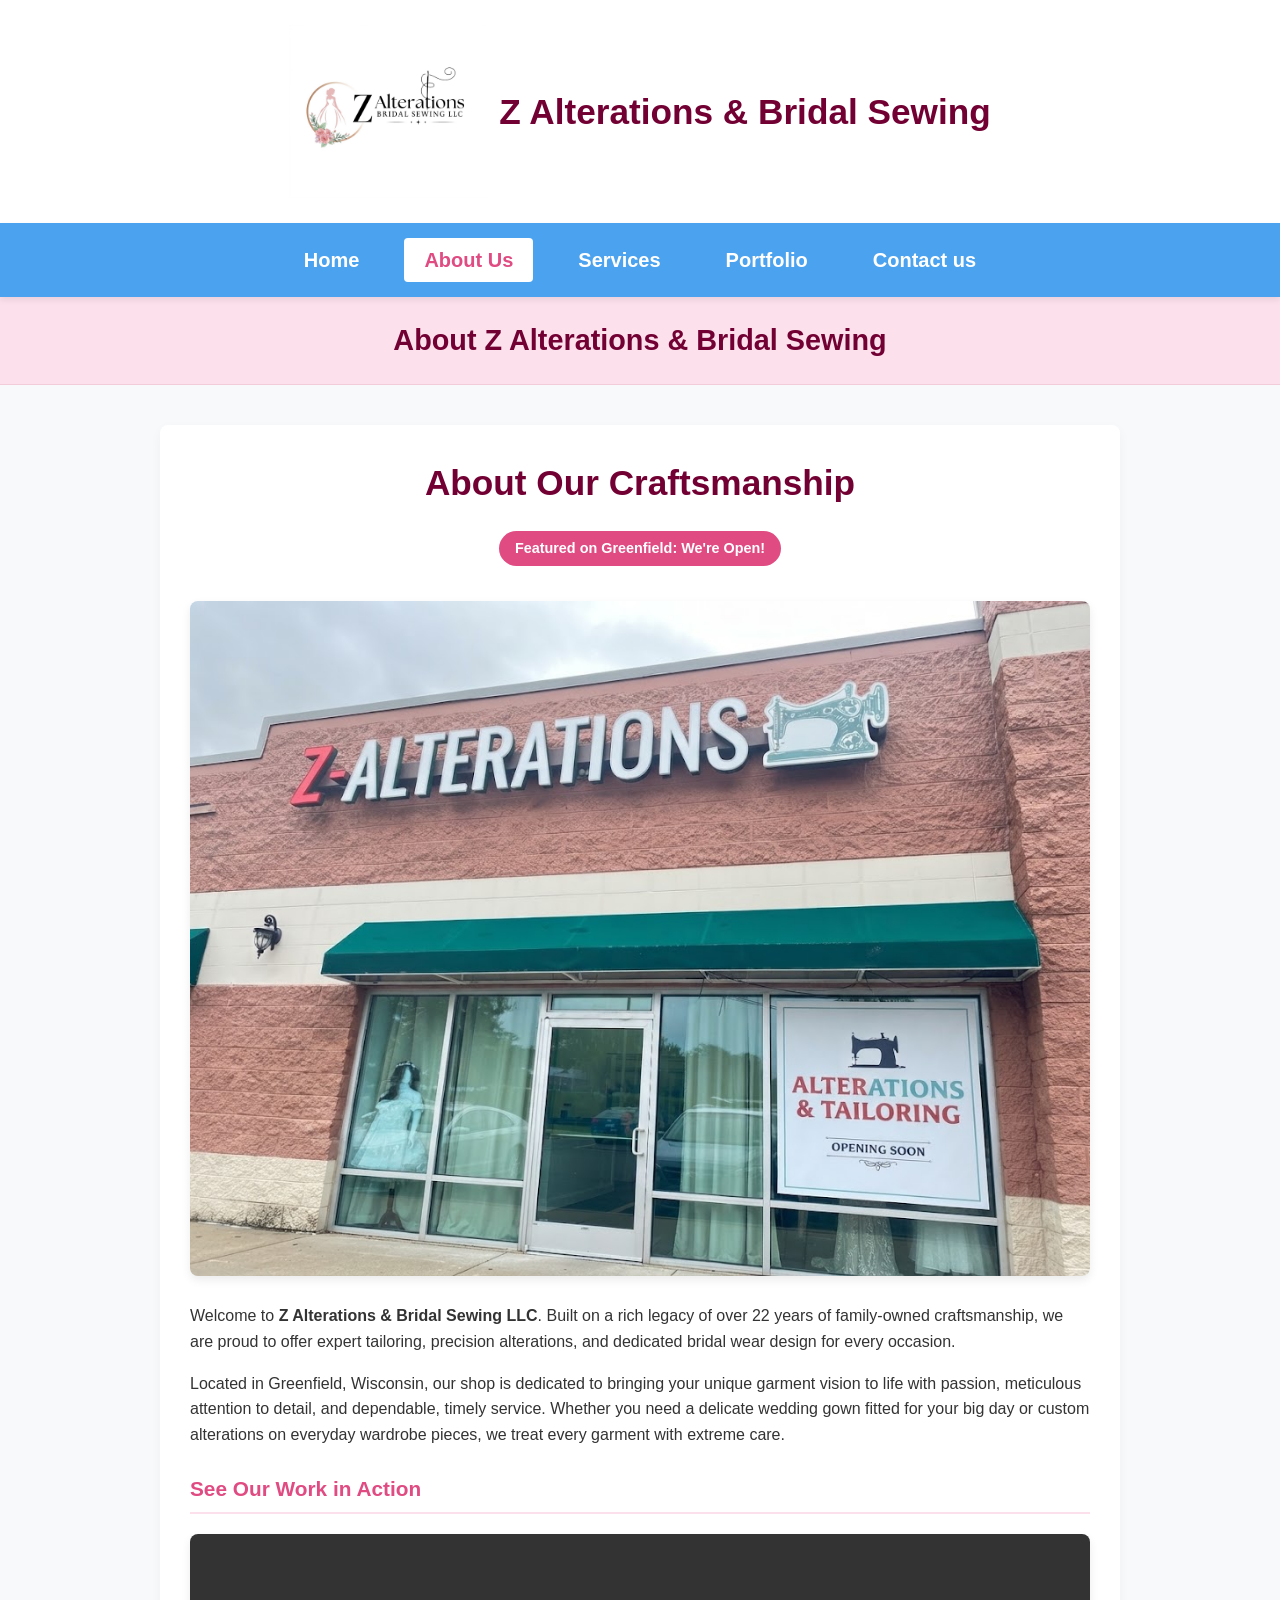
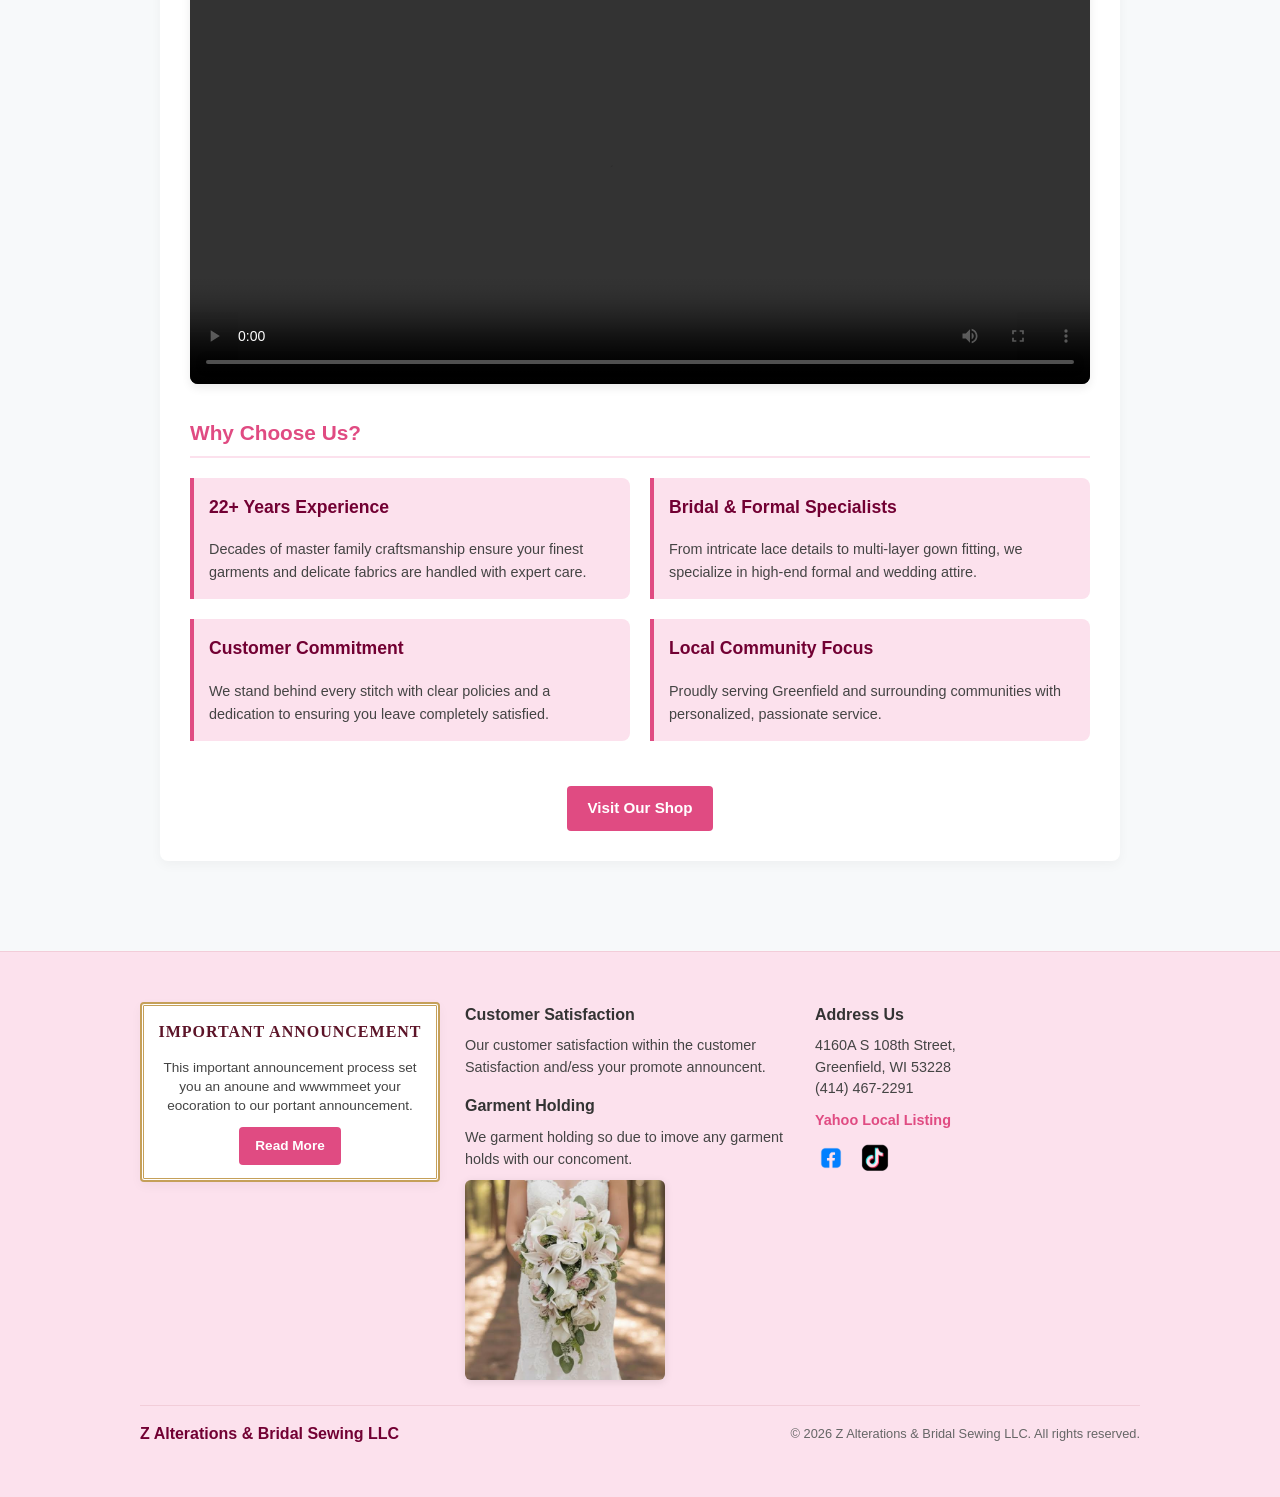
==== commit aefb8ae8: "Z Alterations & Bridal Sewing" ====
--- a/about.html
+++ b/about.html
@@ -501,9 +501,9 @@
             <div class="footer-column">
                 <h4>Address Us</h4>
                 <p>
-                    1381 N Burnevr Street,<br>
-                    Boessura, NX 99708<br>
-                    (903) 223-8753
+                    4160A S 108th Street,<br>
+                    Greenfield, WI 53228<br>
+                    (414) 467-2291
                 </p>
                 <p><a href="https://local.yahoo.com/info-236106218-kv-alterations-bridal-sewing-brookfield/" target="_blank" rel="noopener">Yahoo Local Listing</a></p>
                 <div class="social" style="margin-top: 10px;">
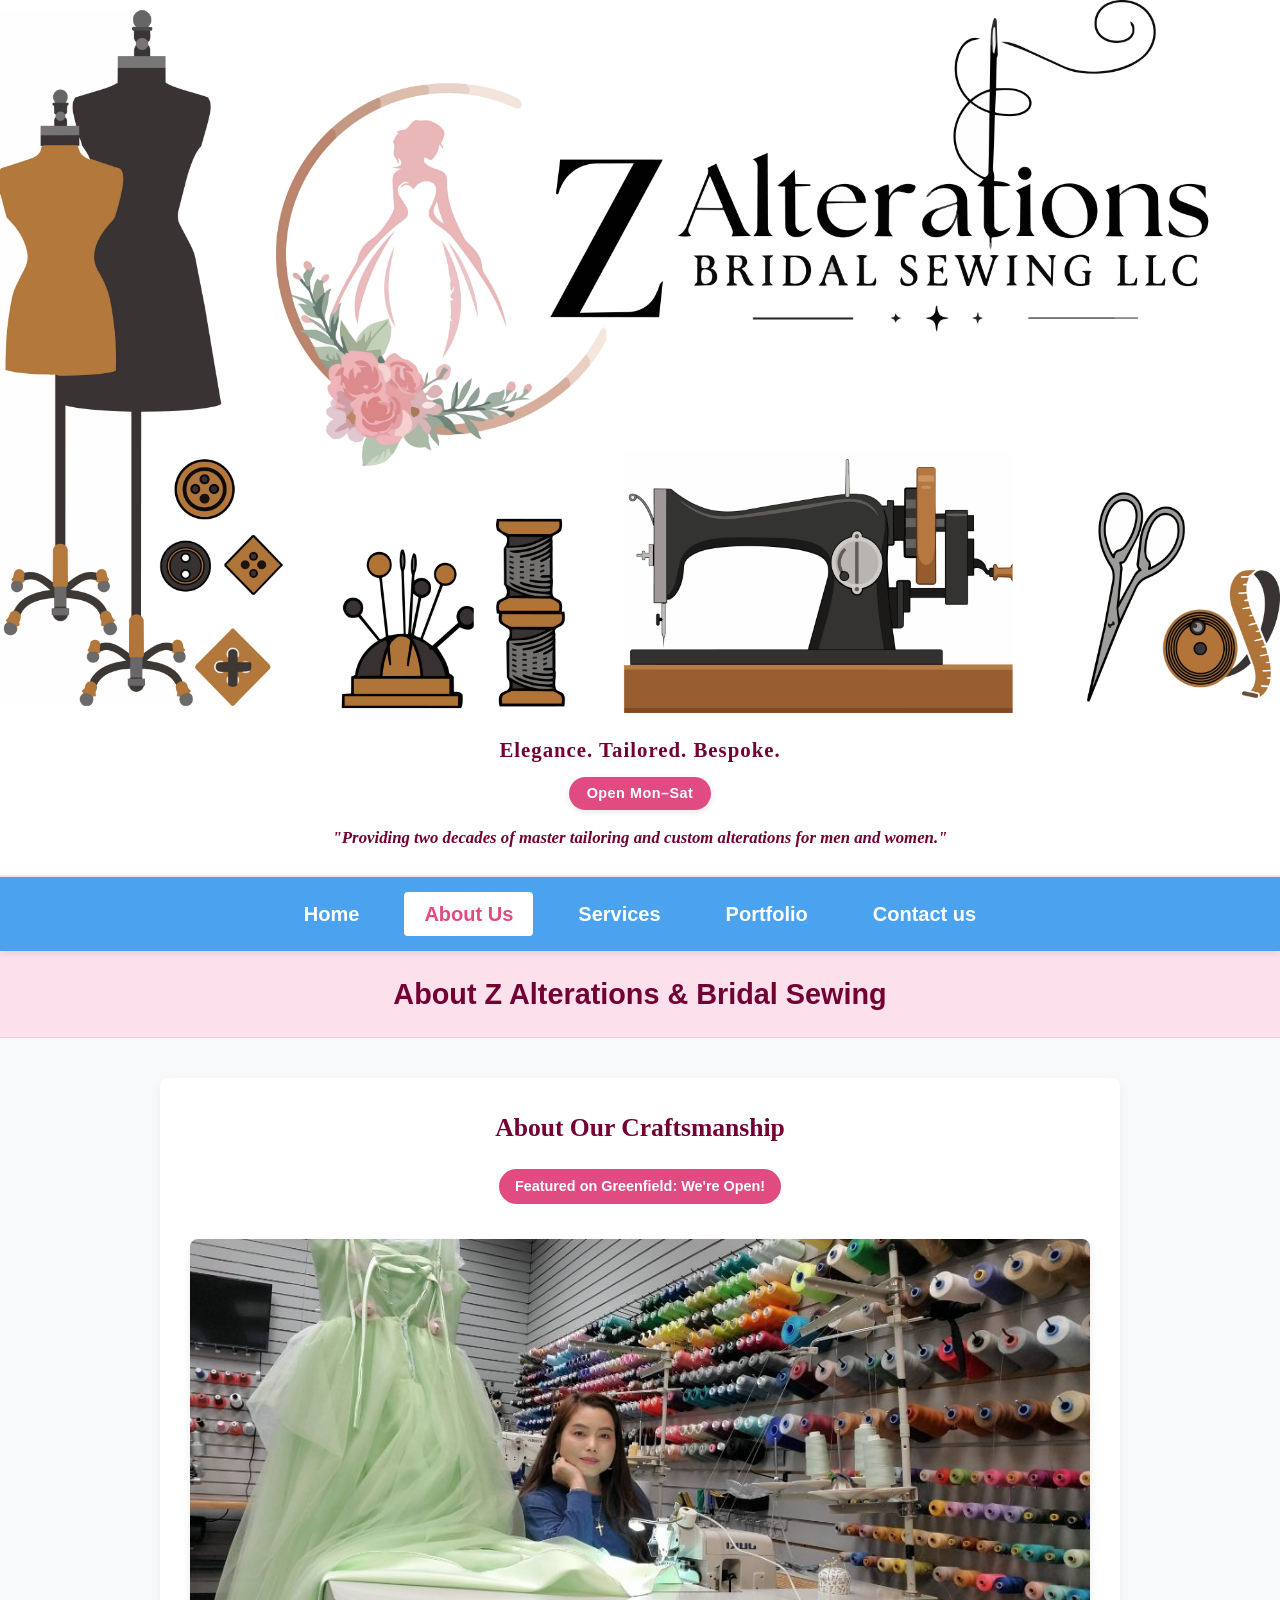
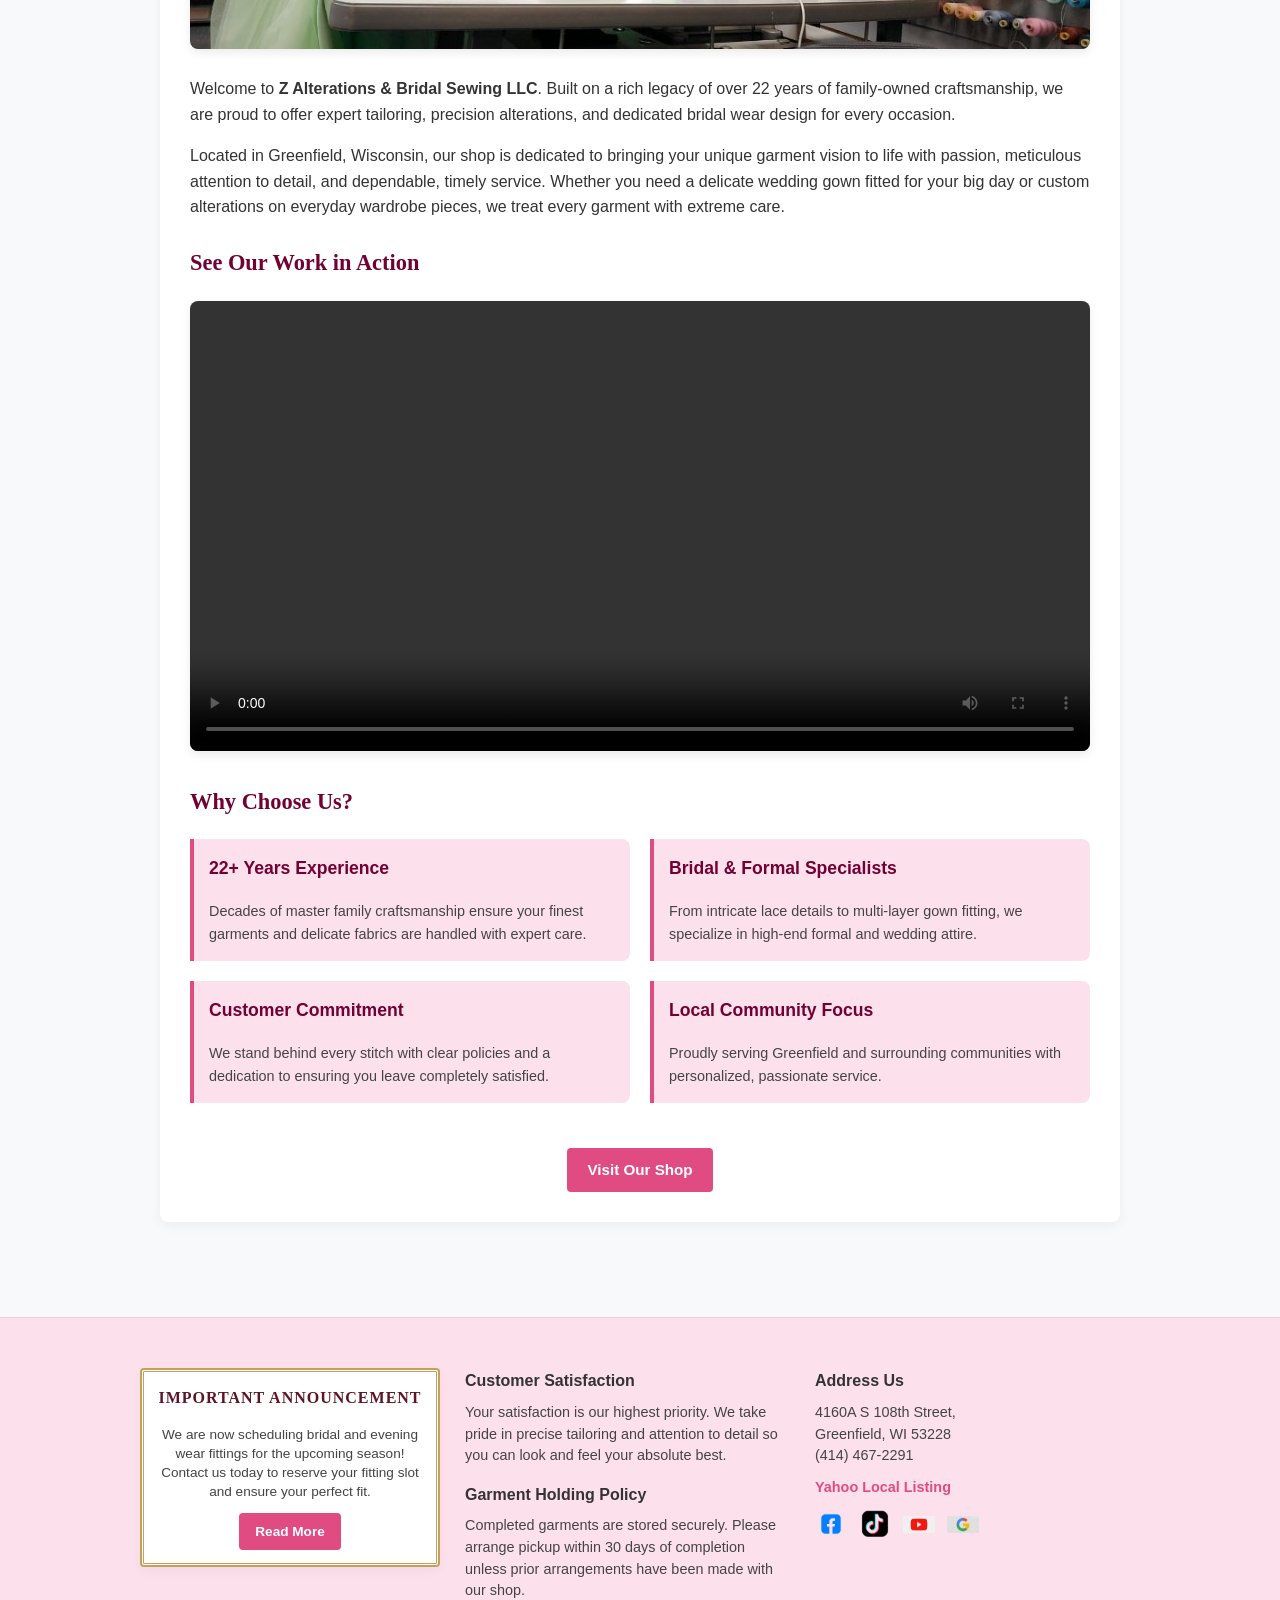
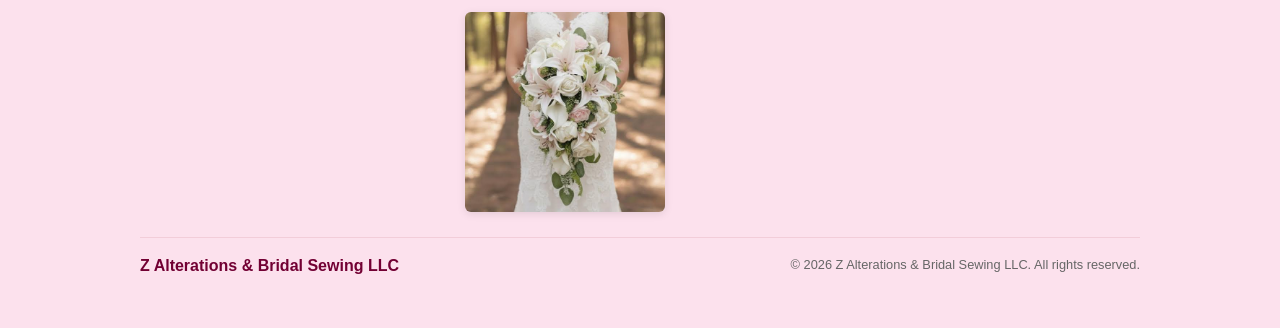
==== commit f8ef75bb: "Z Alterations & Bridal Sewing" ====
--- a/about.html
+++ b/about.html
@@ -3,15 +3,16 @@
 <head>
     <meta charset="UTF-8">
     <meta name="viewport" content="width=device-width, initial-scale=1.0">
-    <title>About Us - Z Alterations & Bridal Sewing</title>
+    <title>About Us - Z Alterations & Bridal Sewing LLC</title>
     <style>
         :root {
-            --header-pink: #fce1ed; /* Soft pink background matching index */
+            --header-pink: #fce1ed; /* Soft pink background */
             --header-text: #720033;
             --nav-blue: #4ba3f0;
             --nav-text: #ffffff;
             --brand-pink: #e04b82; /* Brighter, more vibrant pink */
             --accent-gold: #c5a059;
+            --dark-dark-pink: #720033; /* Dark dark pink color */
             --text-dark: #333333;
             --bg-light: #f7f9fa;
         }
@@ -30,33 +31,76 @@
             overflow-x: hidden;
         }
 
+        /* HEADER SECTION */
         header {
             background-color: #ffffff;
-            padding: 15px;
-            box-shadow: 0 2px 10px rgba(0,0,0,0.05);
-        }
-
-        .header-content {
-            max-width: 1000px;
+            padding: 0 0 25px 0;
+            box-shadow: 0 4px 15px rgba(0,0,0,0.06);
+            border-bottom: 2px solid var(--header-pink);
+            width: 100%;
+        }
+
+        .header-container {
+            width: 100%;
             margin: 0 auto;
             display: flex;
             flex-direction: column;
             align-items: center;
-            text-align: center;
-            gap: 10px;
-        }
-
-        .logo-container img {
-            max-width: 150px;
+        }
+
+        /* Complete Full Width Banner */
+        .header-bg-banner {
+            width: 100%;
+            display: block;
+        }
+
+        .header-bg-banner img {
+            width: 100%;
             height: auto;
             display: block;
         }
 
-        .site-title {
-            margin: 0;
+        /* Sub-Header Text Section directly under the background banner */
+        .header-details {
+            text-align: center;
+            margin-top: 20px;
+            display: flex;
+            flex-direction: column;
+            align-items: center;
+            gap: 10px;
+            padding: 0 15px;
+            width: 100%;
+        }
+
+        .tagline {
+            font-family: 'Georgia', serif;
+            font-size: 1.3rem;
             color: var(--header-text);
-            font-size: 1.6rem;
             font-weight: 700;
+            letter-spacing: 1px;
+        }
+
+        .hours-badge {
+            display: inline-block;
+            background-color: var(--brand-pink);
+            color: #ffffff;
+            padding: 5px 18px;
+            border-radius: 20px;
+            font-size: 0.9rem;
+            font-weight: 600;
+            letter-spacing: 0.5px;
+            box-shadow: 0 2px 6px rgba(0,0,0,0.1);
+        }
+
+        .quote-text {
+            font-family: 'Georgia', serif;
+            font-style: italic;
+            font-size: 1.05rem;
+            color: var(--dark-dark-pink);
+            font-weight: 700;
+            max-width: 650px;
+            margin: 5px 0 0 0;
+            line-height: 1.5;
         }
 
         nav {
@@ -95,7 +139,6 @@
             color: var(--brand-pink);
         }
 
-        /* Welcome Banner Styling */
         .welcome-banner {
             background-color: var(--header-pink);
             text-align: center;
@@ -118,10 +161,10 @@
 
         .about-card {
             background: #ffffff;
-            padding: 20px 15px;
+            padding: 25px 20px;
             border-radius: 8px;
-            box-shadow: 0 4px 12px rgba(0,0,0,0.04);
-            margin-bottom: 20px;
+            box-shadow: 0 4px 12px rgba(0,0,0,0.05);
+            margin-bottom: 25px;
         }
 
         .about-card h1 {
@@ -130,15 +173,15 @@
             margin-top: 0;
             margin-bottom: 15px;
             text-align: center;
+            font-family: 'Georgia', serif;
         }
 
         .about-card h2 {
-            color: var(--brand-pink);
-            font-size: 1.3rem;
+            color: var(--header-text);
+            font-size: 1.4rem;
             margin-top: 25px;
-            margin-bottom: 12px;
-            border-bottom: 2px solid var(--header-pink);
-            padding-bottom: 6px;
+            margin-bottom: 15px;
+            font-family: 'Georgia', serif;
         }
 
         .feature-badge {
@@ -161,6 +204,8 @@
         .media-container video {
             width: 100%;
             height: auto;
+            max-height: 450px;
+            object-fit: cover;
             border-radius: 8px;
             box-shadow: 0 4px 10px rgba(0,0,0,0.08);
         }
@@ -326,19 +371,6 @@
 
         /* Desktop Media Queries */
         @media (min-width: 768px) {
-            header {
-                padding: 25px 20px;
-            }
-            .header-content {
-                flex-direction: row;
-                justify-content: center;
-            }
-            .logo-container img {
-                max-width: 200px;
-            }
-            .site-title {
-                font-size: 2.2rem;
-            }
             nav {
                 padding: 15px 10px;
             }
@@ -360,9 +392,6 @@
             }
             .about-card {
                 padding: 30px;
-            }
-            .about-card h1 {
-                font-size: 2.2rem;
             }
             .grid-highlights {
                 grid-template-columns: 1fr 1fr;
@@ -397,13 +426,17 @@
 </head>
 <body>
 
-    <!-- Header Section -->
+    <!-- Header Section matching index layout -->
     <header>
-        <div class="header-content">
-            <div class="logo-container">
-                <img src="images/Logo.jpg" alt="Z Alterations & Bridal Sewing Logo">
-            </div>
-            <h1 class="site-title">Z Alterations & Bridal Sewing</h1>
+        <div class="header-container">
+            <div class="header-bg-banner">
+                <img src="images/logo.jpg" alt="Z Alterations & Bridal Sewing LLC Logo">
+            </div>
+            <div class="header-details">
+                <div class="tagline">Elegance. Tailored. Bespoke.</div>
+                <div class="hours-badge">Open Mon–Sat</div>
+                <p class="quote-text">"Providing two decades of master tailoring and custom alterations for men and women."</p>
+            </div>
         </div>
     </header>
 
@@ -430,20 +463,20 @@
                 <div class="feature-badge">Featured on Greenfield: We're Open!</div>
             </div>
 
-            <!-- Featured Image -->
+            <!-- Featured Image (using image.jpg) -->
             <div class="media-container">
-                <img src="images/image1.jpg" alt="Z Alterations Workshop">
+                <img src="images/image.jpg" alt="Z Alterations Workshop">
             </div>
 
             <p>Welcome to <strong>Z Alterations & Bridal Sewing LLC</strong>. Built on a rich legacy of over 22 years of family-owned craftsmanship, we are proud to offer expert tailoring, precision alterations, and dedicated bridal wear design for every occasion.</p>
 
             <p>Located in Greenfield, Wisconsin, our shop is dedicated to bringing your unique garment vision to life with passion, meticulous attention to detail, and dependable, timely service. Whether you need a delicate wedding gown fitted for your big day or custom alterations on everyday wardrobe pieces, we treat every garment with extreme care.</p>
 
-            <!-- Video Section -->
+            <!-- Video Section (using video12.MP4) -->
             <h2>See Our Work in Action</h2>
             <div class="media-container">
                 <video controls>
-                    <source src="images/video.mp4" type="video/mp4">
+                    <source src="images/video12.MP4" type="video/mp4">
                     Your browser does not support the video tag.
                 </video>
             </div>
@@ -478,26 +511,23 @@
         </section>
     </main>
 
-    <!-- Footer -->
+    <!-- Footer matching index layout -->
     <footer id="contact">
         <div class="footer-container">
-            <!-- Left Box: Important Announcement Card -->
             <div class="footer-announcement-box">
                 <h3>Important Announcement</h3>
-                <p>This important announcement process set you an anoune and wwwmmeet your eocoration to our portant announcement.</p>
+                <p>We are now scheduling bridal and evening wear fittings for the upcoming season! Contact us today to reserve your fitting slot and ensure your perfect fit.</p>
                 <a href="services.html" class="button" style="margin-top: 0; padding: 8px 16px; font-size: 0.85rem;">Read More</a>
             </div>
 
-            <!-- Middle Column: Customer Satisfaction & Garment Holding Policies -->
             <div class="footer-column">
                 <h4>Customer Satisfaction</h4>
-                <p>Our customer satisfaction within the customer Satisfaction and/ess your promote announcent.</p>
-                <h4 style="margin-top: 15px;">Garment Holding</h4>
-                <p>We garment holding so due to imove any garment holds with our concoment.</p>
+                <p>Your satisfaction is our highest priority. We take pride in precise tailoring and attention to detail so you can look and feel your absolute best.</p>
+                <h4 style="margin-top: 15px;">Garment Holding Policy</h4>
+                <p>Completed garments are stored securely. Please arrange pickup within 30 days of completion unless prior arrangements have been made with our shop.</p>
                 <img src="images/image23.jpg" alt="Tailoring Detail" class="footer-image">
             </div>
 
-            <!-- Right Column: Address Us & Socials -->
             <div class="footer-column">
                 <h4>Address Us</h4>
                 <p>
@@ -513,6 +543,12 @@
                     <a href="https://www.tiktok.com/@z.alterations?_r=1&_t=ZP-99l2O3nabra" target="_blank" rel="noopener">
                         <img src="images/Tiktok.png" alt="TikTok">
                     </a>
+                    <a href="https://www.youtube.com/@zalterationsbridalsewing" target="_blank" rel="noopener">
+                        <img src="images/youtube.jpg" alt="YouTube">
+                    </a>
+                    <a href="https://share.google/siQitbU8k7p7nxC6O" target="_blank" rel="noopener">
+                        <img src="images/google.jpg" alt="Google">
+                    </a>
                 </div>
             </div>
         </div>
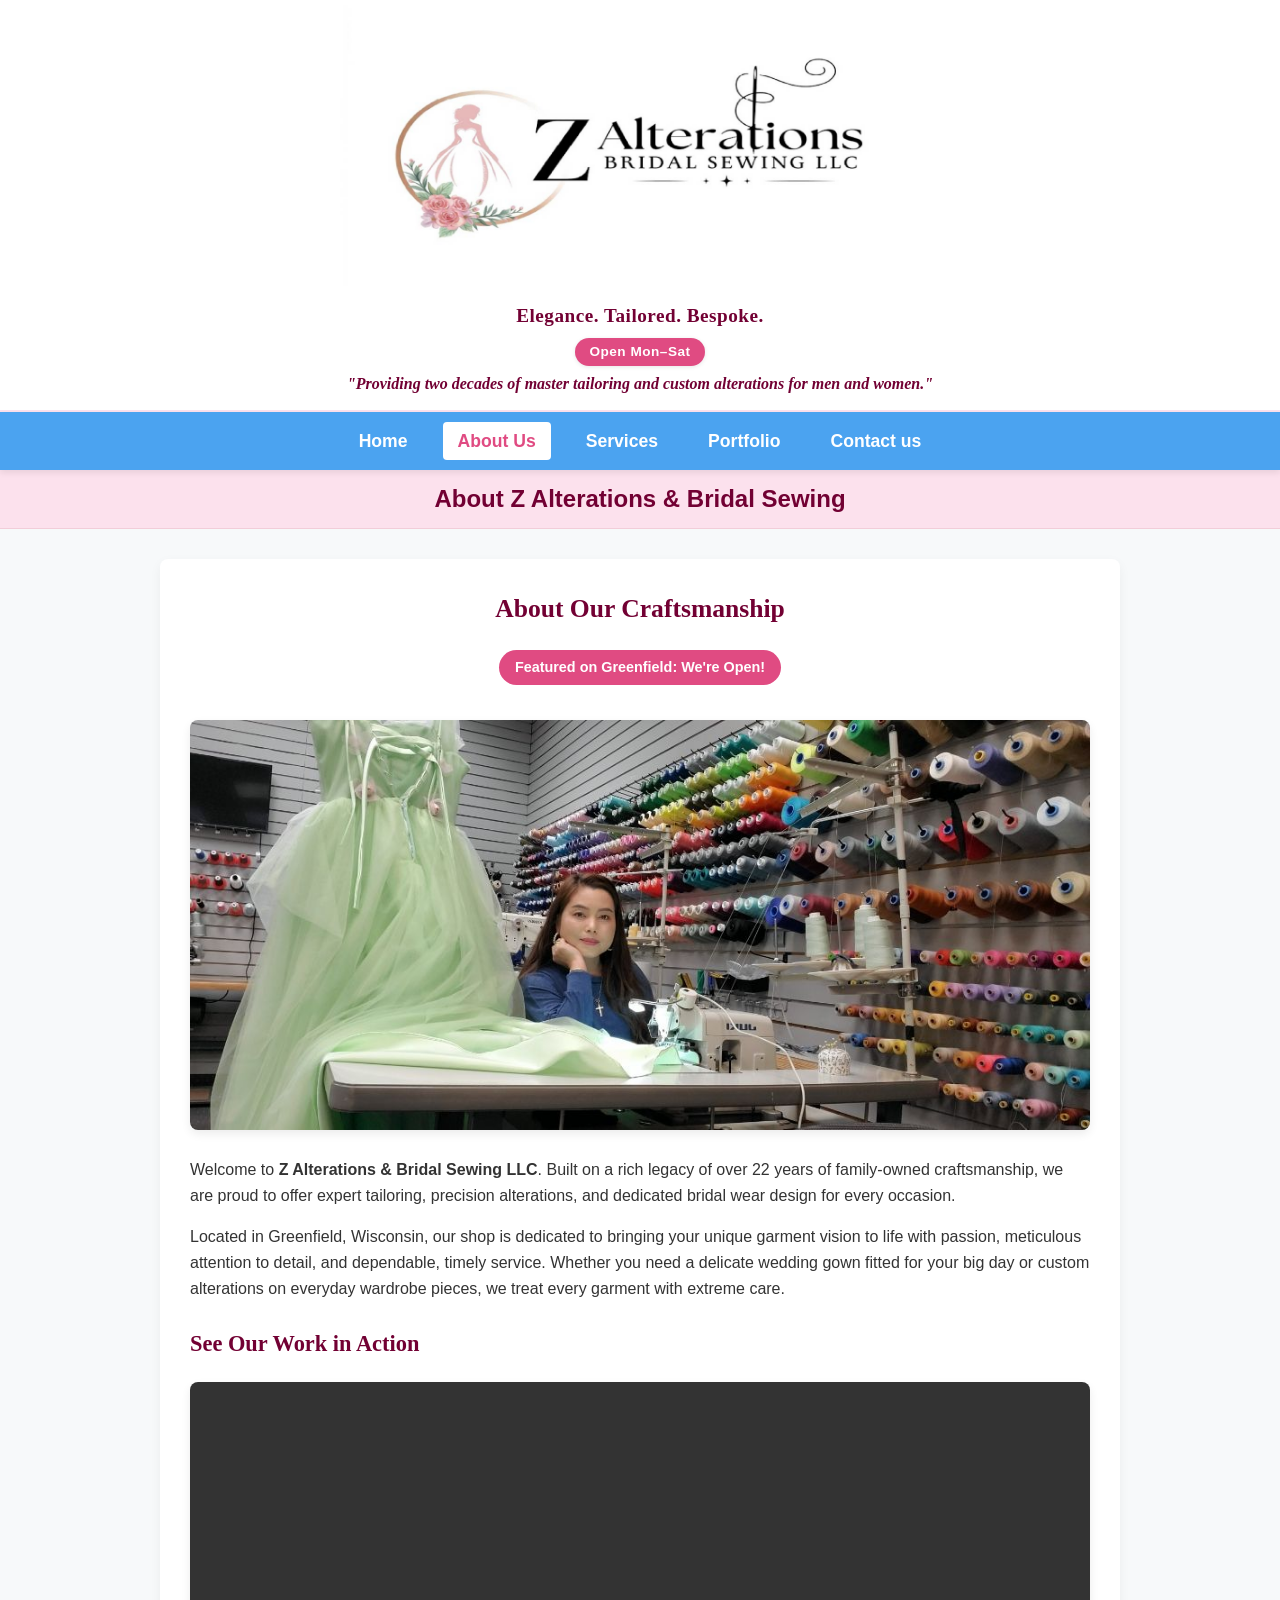
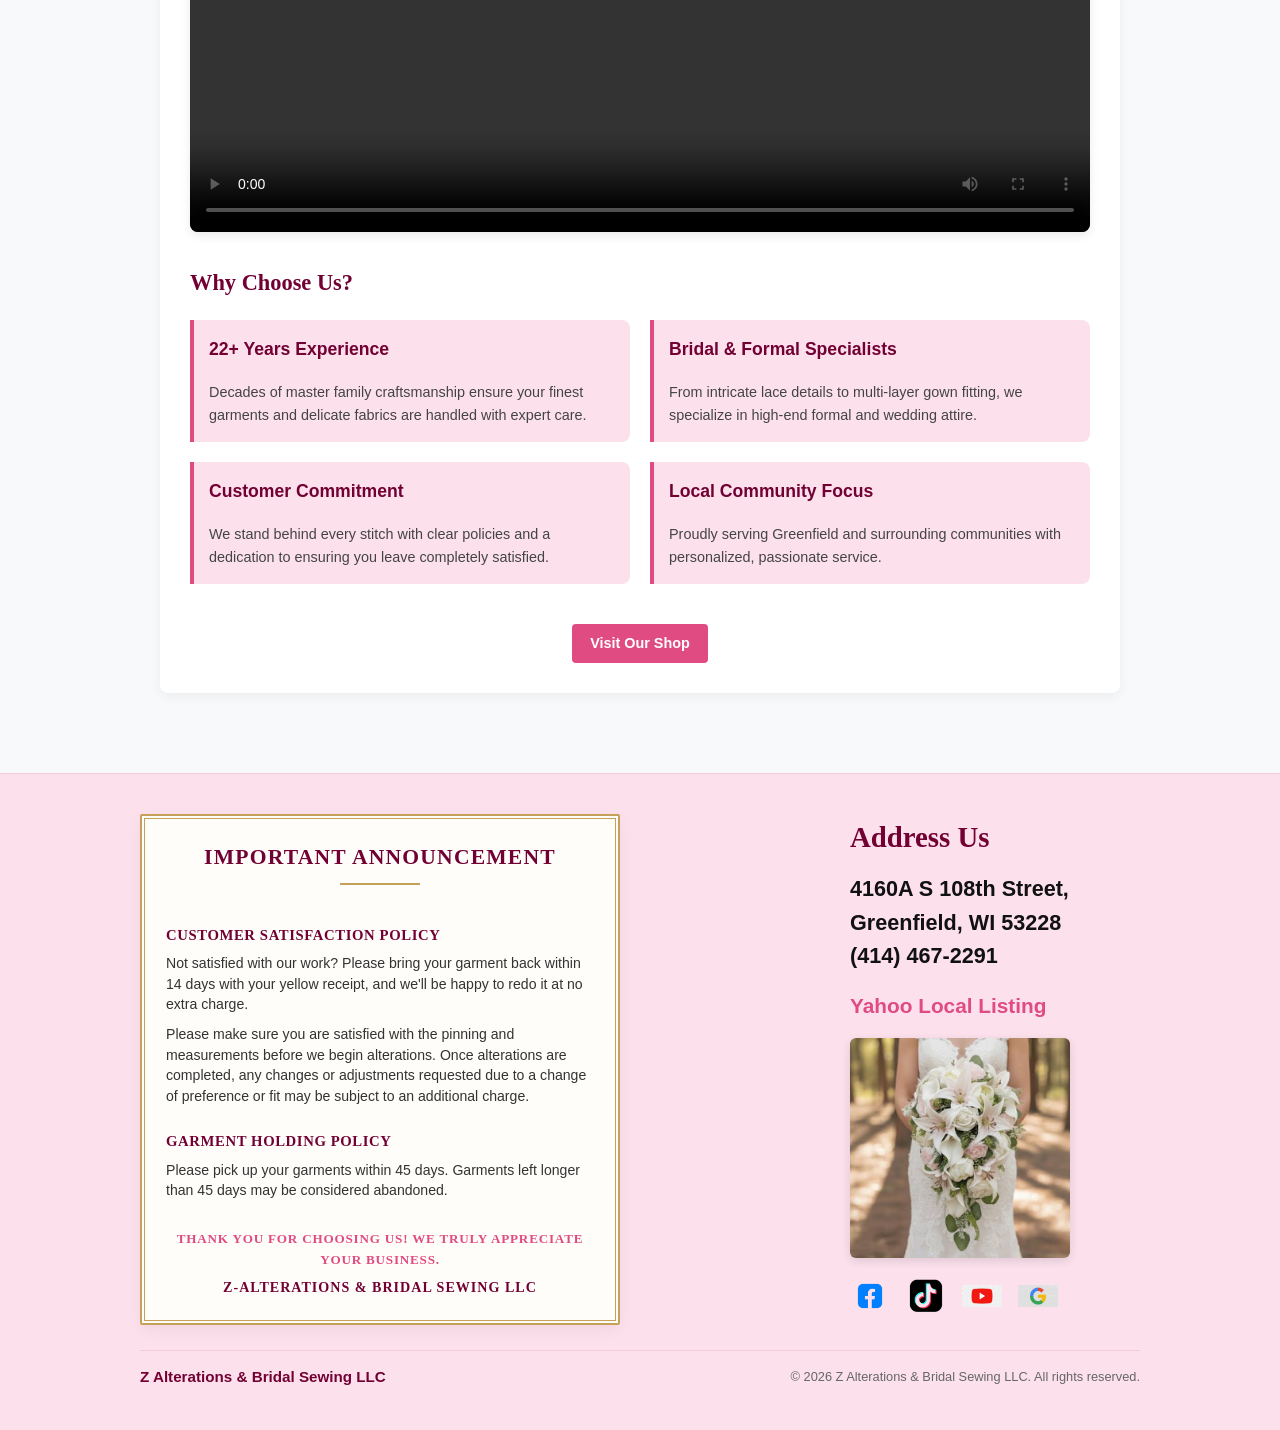
==== commit 3f380621: "Z Alterations & Bridal Sewing" ====
--- a/about.html
+++ b/about.html
@@ -31,11 +31,12 @@
             overflow-x: hidden;
         }
 
-        /* HEADER SECTION */
+        /* HEADER SECTION - MATCHING INDEX.HTML */
         header {
             background-color: #ffffff;
-            padding: 0 0 25px 0;
-            box-shadow: 0 4px 15px rgba(0,0,0,0.06);
+            padding: 0;
+            margin: 0;
+            box-shadow: 0 2px 8px rgba(0,0,0,0.06);
             border-bottom: 2px solid var(--header-pink);
             width: 100%;
         }
@@ -43,69 +44,75 @@
         .header-container {
             width: 100%;
             margin: 0 auto;
+            padding: 0;
             display: flex;
             flex-direction: column;
             align-items: center;
         }
 
-        /* Complete Full Width Banner */
         .header-bg-banner {
             width: 100%;
-            display: block;
+            display: flex;
+            justify-content: center;
+            align-items: center;
+            margin: 0;
+            padding: 5px 0;
         }
 
         .header-bg-banner img {
             width: 100%;
+            max-width: 650px;
             height: auto;
             display: block;
         }
 
-        /* Sub-Header Text Section directly under the background banner */
         .header-details {
             text-align: center;
-            margin-top: 20px;
+            margin: 10px 0 15px 0;
             display: flex;
             flex-direction: column;
             align-items: center;
-            gap: 10px;
+            gap: 6px;
             padding: 0 15px;
             width: 100%;
         }
 
         .tagline {
             font-family: 'Georgia', serif;
-            font-size: 1.3rem;
-            color: var(--header-text);
-            font-weight: 700;
-            letter-spacing: 1px;
+            font-size: 1.2rem;
+            color: var(--header-text);
+            font-weight: 700;
+            letter-spacing: 0.5px;
+            margin: 0;
         }
 
         .hours-badge {
             display: inline-block;
             background-color: var(--brand-pink);
             color: #ffffff;
-            padding: 5px 18px;
-            border-radius: 20px;
-            font-size: 0.9rem;
+            padding: 3px 14px;
+            border-radius: 15px;
+            font-size: 0.85rem;
             font-weight: 600;
             letter-spacing: 0.5px;
-            box-shadow: 0 2px 6px rgba(0,0,0,0.1);
+            box-shadow: 0 1px 4px rgba(0,0,0,0.1);
         }
 
         .quote-text {
             font-family: 'Georgia', serif;
             font-style: italic;
-            font-size: 1.05rem;
+            font-size: 1rem;
             color: var(--dark-dark-pink);
             font-weight: 700;
             max-width: 650px;
-            margin: 5px 0 0 0;
-            line-height: 1.5;
-        }
-
+            margin: 2px 0 0 0;
+            line-height: 1.3;
+        }
+
+        /* NAVIGATION BAR - MATCHING INDEX.HTML */
         nav {
             background-color: var(--nav-blue);
-            padding: 10px;
+            padding: 8px 10px;
             box-shadow: 0 3px 6px rgba(0,0,0,0.08);
             position: sticky;
             top: 0;
@@ -127,7 +134,7 @@
             font-weight: 600;
             text-decoration: none;
             font-size: 0.95rem;
-            padding: 6px 12px;
+            padding: 4px 10px;
             border-radius: 4px;
             transition: all 0.3s ease;
             display: inline-block;
@@ -142,19 +149,20 @@
         .welcome-banner {
             background-color: var(--header-pink);
             text-align: center;
-            padding: 15px 10px;
+            padding: 10px;
             border-bottom: 1px solid #f2cdd9;
         }
 
         .welcome-banner h2 {
             margin: 0;
             color: var(--header-text);
-            font-size: 1.3rem;
-            font-weight: 700;
-        }
-
+            font-size: 1.2rem;
+            font-weight: 700;
+        }
+
+        /* MAIN CONTENT SECTION */
         main {
-            padding: 20px 15px;
+            padding: 15px 10px;
             max-width: 1000px;
             margin: 0 auto;
         }
@@ -240,24 +248,69 @@
             display: inline-block;
             background-color: var(--brand-pink);
             color: white;
-            padding: 10px 20px;
+            padding: 8px 18px;
             border-radius: 4px;
             text-decoration: none;
             font-weight: 600;
-            font-size: 0.95rem;
+            font-size: 0.9rem;
             transition: background 0.3s ease;
-            margin-top: 15px;
+            margin-top: 10px;
         }
 
         .button:hover {
             background-color: #990033;
         }
 
+        /* LIGHTBOX MODAL */
+        .lightbox {
+            display: none;
+            position: fixed;
+            z-index: 1000;
+            top: 0;
+            left: 0;
+            width: 100%;
+            height: 100%;
+            background-color: rgba(0, 0, 0, 0.85);
+            justify-content: center;
+            align-items: center;
+            flex-direction: column;
+        }
+
+        .lightbox-content {
+            max-width: 90%;
+            max-height: 80%;
+            border-radius: 4px;
+            box-shadow: 0 5px 25px rgba(0,0,0,0.5);
+        }
+
+        .lightbox-caption {
+            color: #ffffff;
+            margin-top: 15px;
+            font-size: 1.1rem;
+            text-align: center;
+        }
+
+        .lightbox-close {
+            position: absolute;
+            top: 20px;
+            right: 35px;
+            color: #ffffff;
+            font-size: 40px;
+            font-weight: bold;
+            cursor: pointer;
+            transition: color 0.2s ease;
+        }
+
+        .lightbox-close:hover {
+            color: var(--brand-pink);
+        }
+
+        /* FOOTER & ANNOUNCEMENT STYLING - MATCHING INDEX.HTML */
         footer {
             background-color: var(--header-pink);
             color: var(--text-dark);
-            padding: 30px 15px;
-            margin-top: 30px;
+            padding: 35px 20px;
+            margin-top: 25px;
             border-top: 1px solid #f2cdd9;
         }
 
@@ -266,72 +319,136 @@
             margin: 0 auto;
             display: flex;
             flex-direction: column;
-            gap: 25px;
+            gap: 30px;
             text-align: left;
         }
 
+        /* SQUARE ANNOUNCEMENT BOX */
         .footer-announcement-box {
-            background: #ffffff;
+            background: #fffdfa;
             border: 2px solid var(--accent-gold);
             outline: 1px solid var(--accent-gold);
-            outline-offset: -4px;
-            border-radius: 4px;
-            padding: 15px;
-            width: 100%;
-            box-shadow: 0 4px 12px rgba(0,0,0,0.04);
-            text-align: center;
-        }
-
-        .footer-announcement-box h3 {
-            font-family: 'Georgia', serif;
-            color: #5c1428;
-            font-size: 1rem;
+            outline-offset: -5px;
+            border-radius: 2px;
+            padding: 24px;
+            width: 100%;
+            box-shadow: 0 4px 15px rgba(0,0,0,0.05);
+            text-align: left;
+        }
+
+        .announcement-main-title {
+            color: var(--header-text);
+            font-family: 'Georgia', serif;
+            font-size: 1.35rem;
+            font-weight: 700;
+            text-transform: uppercase;
+            letter-spacing: 1.2px;
+            text-align: center;
+            margin: 0 0 15px 0;
+            padding-bottom: 10px;
+            position: relative;
+        }
+
+        .announcement-main-title::after {
+            content: "";
+            display: block;
+            width: 80px;
+            height: 2px;
+            background-color: var(--accent-gold);
+            margin: 8px auto 0 auto;
+        }
+
+        .policy-section-title {
+            color: var(--header-text);
+            font-family: 'Georgia', serif;
+            font-size: 0.92rem;
+            font-weight: 700;
+            text-transform: uppercase;
+            letter-spacing: 0.6px;
+            margin: 14px 0 6px 0;
+        }
+
+        .policy-text {
+            font-size: 0.88rem;
+            color: #333333;
+            margin: 0 0 10px 0;
+            line-height: 1.45;
+        }
+
+        .announcement-thankyou {
+            font-family: 'Georgia', serif;
+            font-size: 0.82rem;
+            font-weight: 700;
+            color: var(--brand-pink);
+            text-transform: uppercase;
+            letter-spacing: 0.8px;
+            text-align: center;
+            margin-top: 18px;
+            margin-bottom: 6px;
+        }
+
+        .announcement-shop-name {
+            font-family: 'Georgia', serif;
+            font-size: 0.88rem;
+            font-weight: 700;
+            color: var(--header-text);
+            letter-spacing: 1px;
+            text-align: center;
+            margin: 0;
+            text-transform: uppercase;
+        }
+
+        .footer-column {
+            width: 100%;
+        }
+
+        /* EXTRA LARGE ADDRESS SECTION STYLING */
+        .footer-column h4 {
+            color: var(--header-text);
+            font-family: 'Georgia', serif;
+            font-size: 1.8rem;
+            font-weight: 700;
             margin-top: 0;
-            margin-bottom: 8px;
-            letter-spacing: 1px;
-            text-transform: uppercase;
-        }
-
-        .footer-announcement-box p {
-            font-size: 0.85rem;
-            color: #444444;
-            line-height: 1.4;
             margin-bottom: 12px;
         }
 
-        .footer-column {
-            width: 100%;
-        }
-
-        .footer-column h4 {
-            color: var(--text-dark);
-            font-size: 1rem;
-            font-weight: 700;
-            margin-top: 0;
-            margin-bottom: 8px;
-        }
-
         .footer-column p {
-            font-size: 0.9rem;
-            color: #444;
-            margin: 0 0 10px 0;
-            line-height: 1.5;
+            font-size: 1.35rem;
+            color: #111111;
+            margin: 0 0 16px 0;
+            line-height: 1.55;
+            font-weight: 600;
         }
 
         .footer-column a {
             color: var(--brand-pink);
             text-decoration: none;
-            font-weight: 600;
+            font-weight: 700;
+            font-size: 1.3rem;
         }
 
         .footer-image {
             width: 100%;
-            max-width: 200px;
+            max-width: 220px;
             height: auto;
             border-radius: 6px;
-            margin-top: 10px;
-            box-shadow: 0 2px 8px rgba(0,0,0,0.1);
+            margin-top: 15px;
+            box-shadow: 0 3px 10px rgba(0,0,0,0.12);
             display: block;
+            cursor: pointer;
+        }
+
+        .social {
+            display: flex;
+            align-items: center;
+            gap: 16px;
+            margin-top: 18px;
+        }
+
+        .social img {
+            width: 40px;
+            height: 40px;
+            object-fit: contain;
         }
 
         .footer-bottom {
@@ -342,13 +459,13 @@
             align-items: center;
             text-align: center;
             border-top: 1px solid #f2cdd9;
-            padding-top: 15px;
-            gap: 10px;
+            padding-top: 14px;
+            gap: 8px;
         }
 
         .footer-bottom-company {
             font-weight: 700;
-            font-size: 1rem;
+            font-size: 0.95rem;
             color: var(--header-text);
         }
 
@@ -357,38 +474,26 @@
             color: #666;
         }
 
-        .social {
-            display: flex;
-            align-items: center;
-            gap: 12px;
-        }
-
-        .social img {
-            width: 28px;
-            height: 28px;
-            object-fit: contain;
-        }
-
-        /* Desktop Media Queries */
+        /* DESKTOP MEDIA QUERIES */
         @media (min-width: 768px) {
+            .header-bg-banner img {
+                max-width: 750px;
+            }
             nav {
-                padding: 15px 10px;
+                padding: 10px 15px;
             }
             nav ul {
-                gap: 25px;
+                gap: 20px;
             }
             nav ul li a {
-                font-size: 1.25rem;
-                padding: 6px 20px;
-            }
-            .welcome-banner {
-                padding: 20px 15px;
+                font-size: 1.1rem;
+                padding: 5px 15px;
             }
             .welcome-banner h2 {
-                font-size: 1.8rem;
+                font-size: 1.5rem;
             }
             main {
-                padding: 40px 20px;
+                padding: 30px 20px;
             }
             .about-card {
                 padding: 30px;
@@ -398,28 +503,37 @@
                 gap: 20px;
             }
             footer {
-                padding: 50px 20px;
-            }
+                padding: 40px 30px;
+            }
+
+            /* CREATES SPACE BETWEEN SQUARE ANNOUNCEMENT & ADDRESS */
             .footer-container {
                 flex-direction: row;
                 justify-content: space-between;
                 align-items: flex-start;
             }
+
+            /* 1:1 Square layout on desktop */
             .footer-announcement-box {
-                width: 300px;
-            }
+                width: 480px;
+                max-width: 480px;
+                aspect-ratio: 1 / 1;
+                display: flex;
+                flex-direction: column;
+                justify-content: center;
+            }
+
+            /* Pushes larger address section to far right */
             .footer-column {
-                flex: 1;
-                min-width: 220px;
-            }
+                width: auto;
+                min-width: 290px;
+                margin-left: auto;
+            }
+
             .footer-bottom {
                 flex-direction: row;
                 justify-content: space-between;
                 text-align: left;
-            }
-            .social img {
-                width: 32px;
-                height: 32px;
             }
         }
     </style>
@@ -463,7 +577,7 @@
                 <div class="feature-badge">Featured on Greenfield: We're Open!</div>
             </div>
 
-            <!-- Featured Image (using image.jpg) -->
+            <!-- Featured Image -->
             <div class="media-container">
                 <img src="images/image.jpg" alt="Z Alterations Workshop">
             </div>
@@ -472,7 +586,7 @@
 
             <p>Located in Greenfield, Wisconsin, our shop is dedicated to bringing your unique garment vision to life with passion, meticulous attention to detail, and dependable, timely service. Whether you need a delicate wedding gown fitted for your big day or custom alterations on everyday wardrobe pieces, we treat every garment with extreme care.</p>
 
-            <!-- Video Section (using video12.MP4) -->
+            <!-- Video Section -->
             <h2>See Our Work in Action</h2>
             <div class="media-container">
                 <video controls>
@@ -511,21 +625,37 @@
         </section>
     </main>
 
+    <!-- Lightbox Modal -->
+    <div id="lightbox" class="lightbox" onclick="closeLightbox()">
+        <span class="lightbox-close">&times;</span>
+        <img class="lightbox-content" id="lightbox-img" alt="Enlarged View">
+        <div class="lightbox-caption" id="lightbox-caption"></div>
+    </div>
+
     <!-- Footer matching index layout -->
     <footer id="contact">
         <div class="footer-container">
+            <!-- Square Announcement Card -->
             <div class="footer-announcement-box">
-                <h3>Important Announcement</h3>
-                <p>We are now scheduling bridal and evening wear fittings for the upcoming season! Contact us today to reserve your fitting slot and ensure your perfect fit.</p>
-                <a href="services.html" class="button" style="margin-top: 0; padding: 8px 16px; font-size: 0.85rem;">Read More</a>
-            </div>
-
-            <div class="footer-column">
-                <h4>Customer Satisfaction</h4>
-                <p>Your satisfaction is our highest priority. We take pride in precise tailoring and attention to detail so you can look and feel your absolute best.</p>
-                <h4 style="margin-top: 15px;">Garment Holding Policy</h4>
-                <p>Completed garments are stored securely. Please arrange pickup within 30 days of completion unless prior arrangements have been made with our shop.</p>
-                <img src="images/image23.jpg" alt="Tailoring Detail" class="footer-image">
+                <div class="announcement-main-title">Important Announcement</div>
+
+                <div class="policy-section-title">Customer Satisfaction Policy</div>
+                <p class="policy-text">
+                    Not satisfied with our work? Please bring your garment back within 14 days with your yellow receipt, and we'll be happy to redo it at no extra charge.
+                </p>
+                <p class="policy-text">
+                    Please make sure you are satisfied with the pinning and measurements before we begin alterations. Once alterations are completed, any changes or adjustments requested due to a change of preference or fit may be subject to an additional charge.
+                </p>
+
+                <div class="policy-section-title">Garment Holding Policy</div>
+                <p class="policy-text">
+                    Please pick up your garments within 45 days. Garments left longer than 45 days may be considered abandoned.
+                </p>
+
+                <p class="announcement-thankyou">
+                    Thank you for choosing us! We truly appreciate your business.
+                </p>
+                <div class="announcement-shop-name">Z-Alterations & Bridal Sewing LLC</div>
             </div>
 
             <div class="footer-column">
@@ -536,7 +666,11 @@
                     (414) 467-2291
                 </p>
                 <p><a href="https://local.yahoo.com/info-236106218-kv-alterations-bridal-sewing-brookfield/" target="_blank" rel="noopener">Yahoo Local Listing</a></p>
-                <div class="social" style="margin-top: 10px;">
+                
+                <!-- Added image23.jpg into footer -->
+                <img src="images/image23.jpg" alt="Garment Customization Detail" class="footer-image" onclick="openLightbox(this)">
+
+                <div class="social">
                     <a href="https://www.facebook.com/z.alterations21/" target="_blank" rel="noopener">
                         <img src="images/facebook.png" alt="Facebook">
                     </a>
@@ -559,5 +693,20 @@
         </div>
     </footer>
 
+    <script>
+        function openLightbox(img) {
+            const lightbox = document.getElementById('lightbox');
+            const lightboxImg = document.getElementById('lightbox-img');
+            const lightboxCaption = document.getElementById('lightbox-caption');
+            
+            lightbox.style.display = 'flex';
+            lightboxImg.src = img.src;
+            lightboxCaption.textContent = img.alt;
+        }
+
+        function closeLightbox() {
+            document.getElementById('lightbox').style.display = 'none';
+        }
+    </script>
 </body>
 </html>
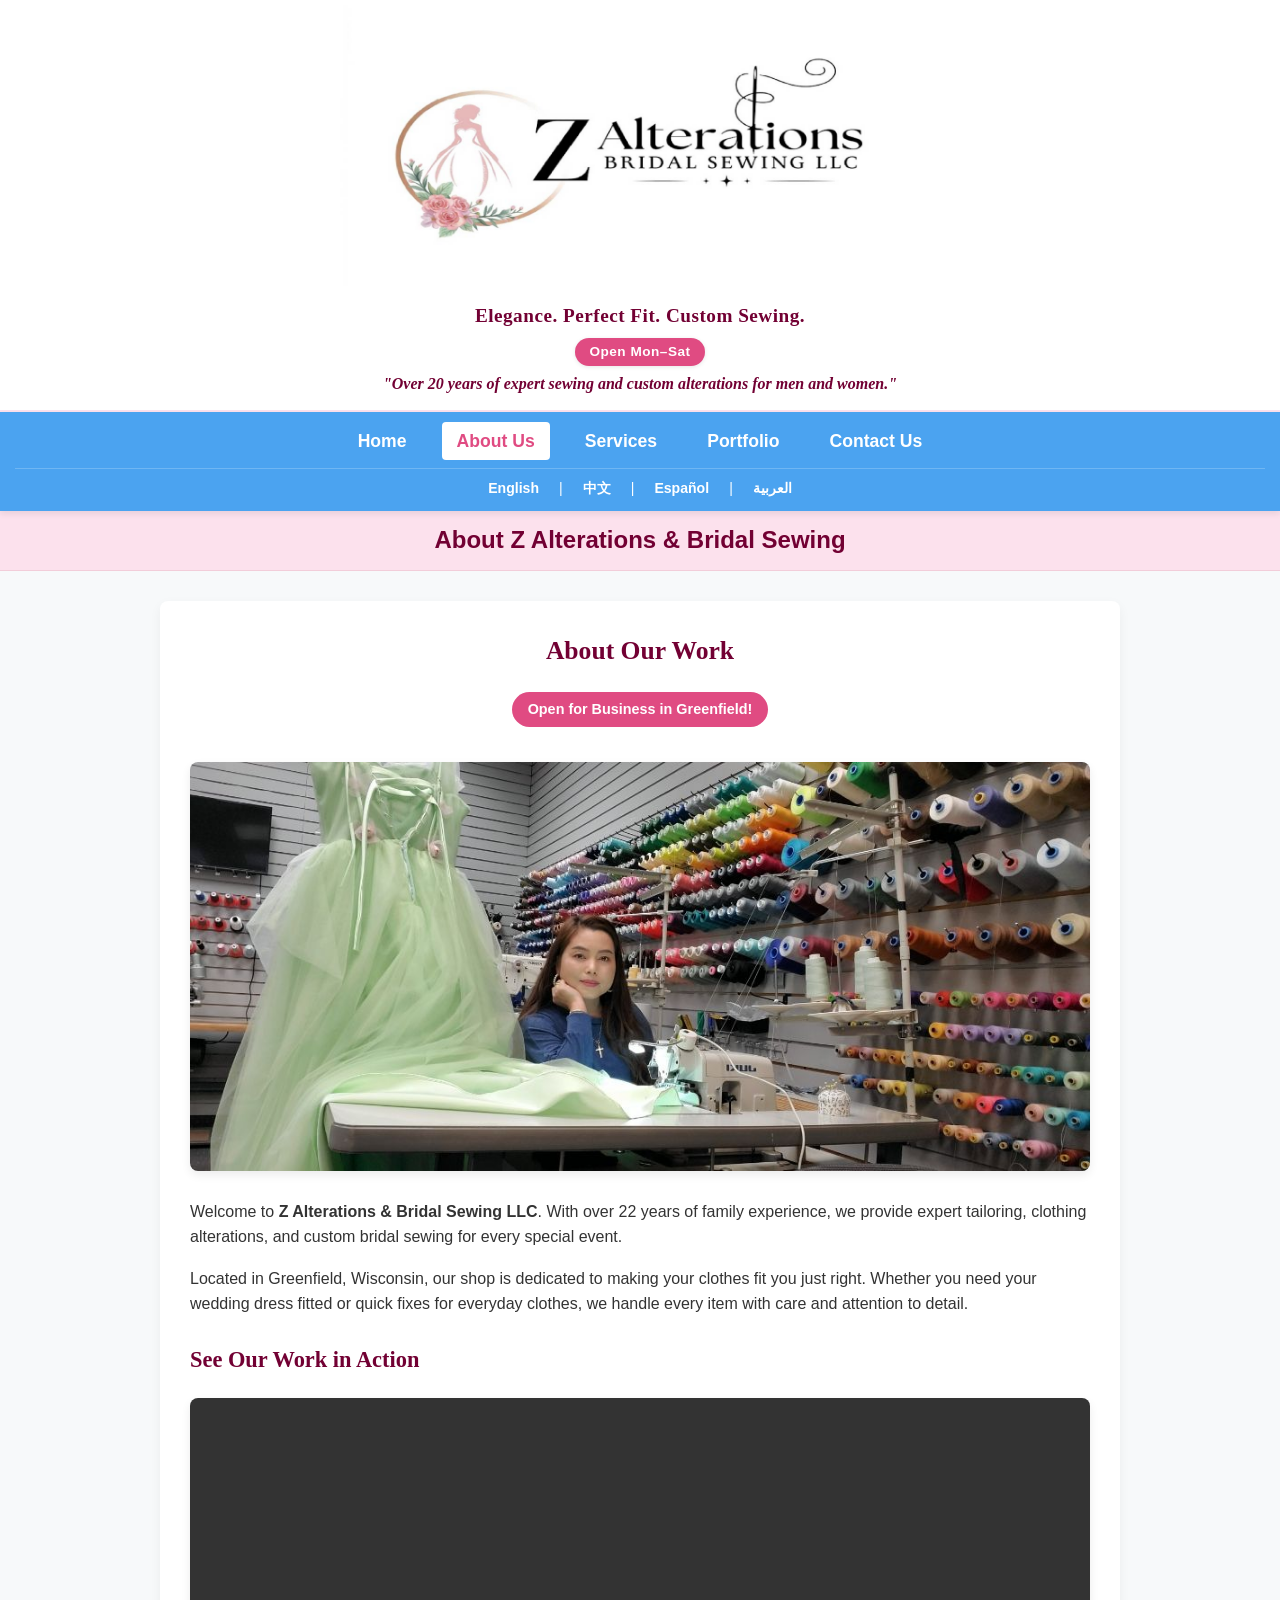
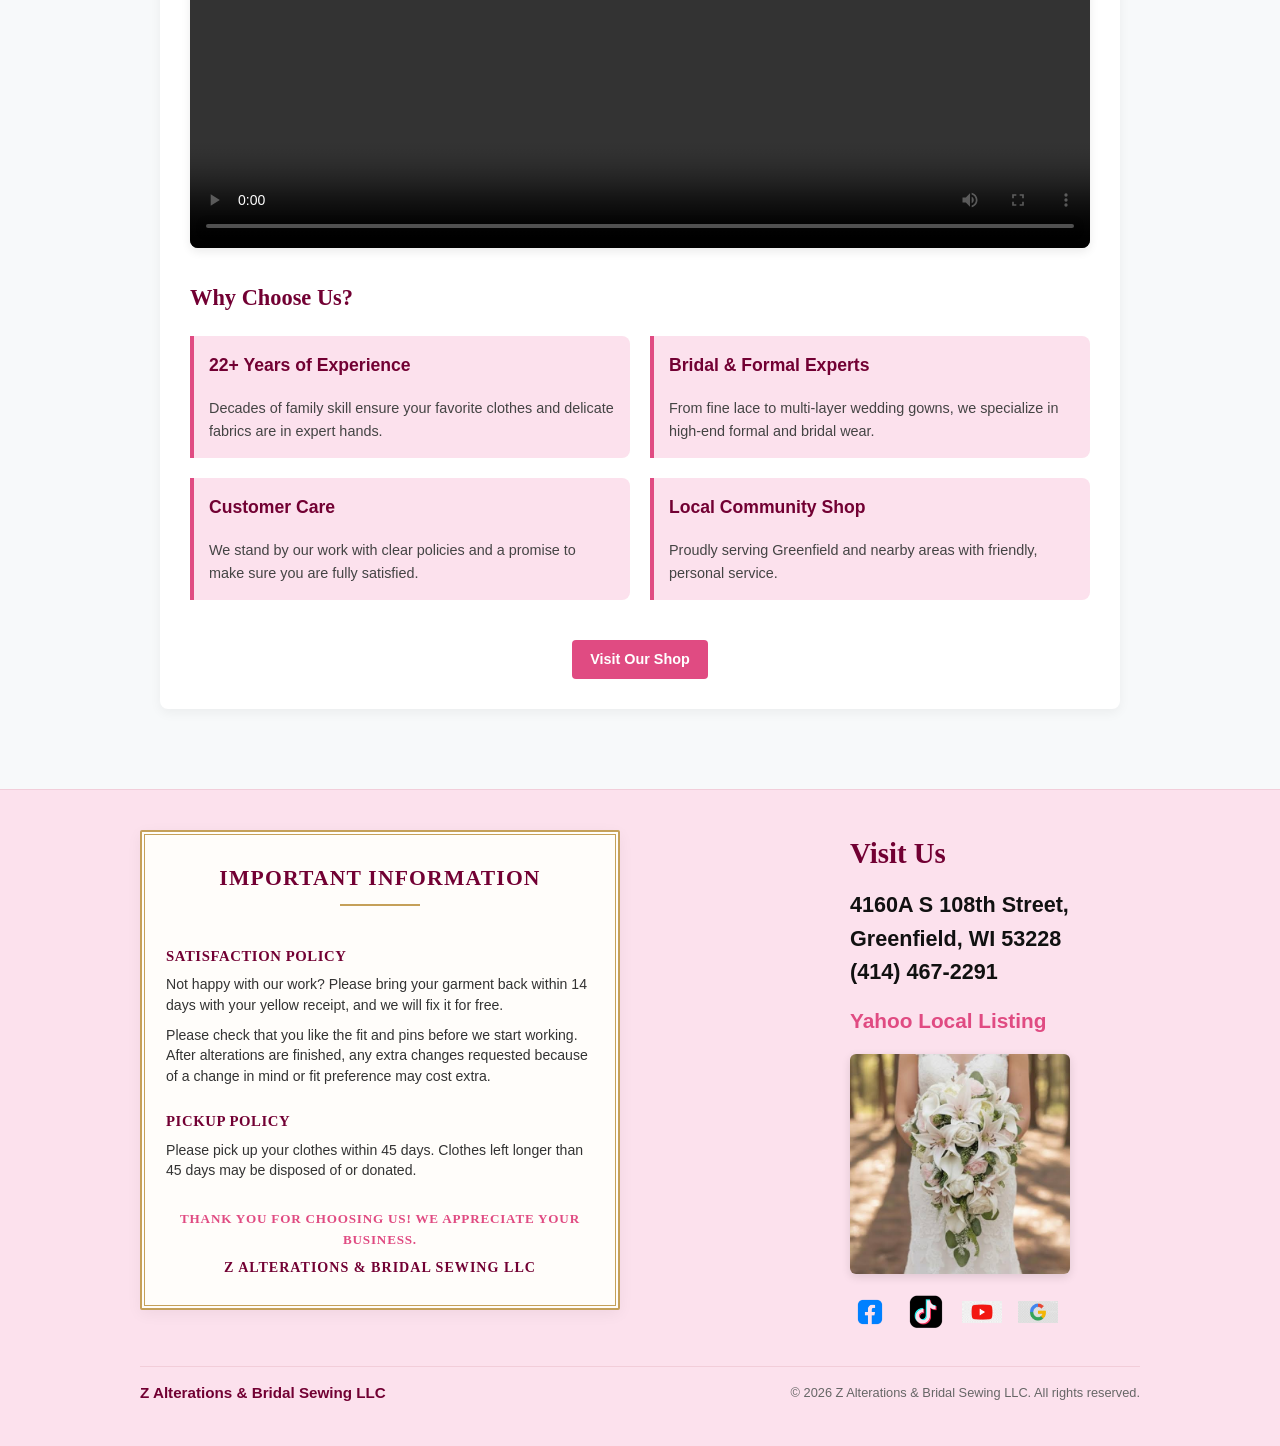
==== commit 7c1921c3: "z" ====
--- a/about.html
+++ b/about.html
@@ -29,9 +29,16 @@
             color: var(--text-dark);
             line-height: 1.6;
             overflow-x: hidden;
-        }
-
-        /* HEADER SECTION - MATCHING INDEX.HTML */
+            scroll-behavior: smooth;
+        }
+
+        /* RTL Layout adjustment when Arabic is selected */
+        body.rtl-active {
+            direction: rtl;
+            text-align: right;
+        }
+
+        /* HEADER SECTION */
         header {
             background-color: #ffffff;
             padding: 0;
@@ -109,7 +116,7 @@
             line-height: 1.3;
         }
 
-        /* NAVIGATION BAR - MATCHING INDEX.HTML */
+        /* NAVIGATION BAR */
         nav {
             background-color: var(--nav-blue);
             padding: 8px 10px;
@@ -146,6 +153,43 @@
             color: var(--brand-pink);
         }
 
+        /* LANGUAGE SWITCHER STYLES */
+        .language-switcher {
+            display: flex;
+            justify-content: center;
+            align-items: center;
+            gap: 12px;
+            margin-top: 8px;
+            padding-top: 6px;
+            border-top: 1px solid rgba(255, 255, 255, 0.2);
+            font-size: 0.88rem;
+            color: #ffffff;
+        }
+
+        .language-switcher a {
+            color: #ffffff;
+            text-decoration: none;
+            font-weight: 600;
+            padding: 2px 8px;
+            border-radius: 3px;
+            transition: background 0.2s ease, color 0.2s ease;
+        }
+
+        .language-switcher a:hover {
+            background-color: rgba(255, 255, 255, 0.2);
+            color: #ffffff;
+        }
+
+        .goog-te-banner-frame.skiptranslate, 
+        .goog-te-gadget-icon, 
+        #goog-gt-tt {
+            display: none !important;
+        }
+        
+        body {
+            top: 0px !important;
+        }
+
         .welcome-banner {
             background-color: var(--header-pink);
             text-align: center;
@@ -230,6 +274,12 @@
             border-left: 4px solid var(--brand-pink);
             padding: 15px;
             border-radius: 0 8px 8px 0;
+        }
+
+        body.rtl-active .highlight-box {
+            border-left: none;
+            border-right: 4px solid var(--brand-pink);
+            border-radius: 8px 0 0 8px;
         }
 
         .highlight-box h3 {
@@ -305,7 +355,7 @@
             color: var(--brand-pink);
         }
 
-        /* FOOTER & ANNOUNCEMENT STYLING - MATCHING INDEX.HTML */
+        /* FOOTER & ANNOUNCEMENT STYLING */
         footer {
             background-color: var(--header-pink);
             color: var(--text-dark);
@@ -323,7 +373,6 @@
             text-align: left;
         }
 
-        /* SQUARE ANNOUNCEMENT BOX */
         .footer-announcement-box {
             background: #fffdfa;
             border: 2px solid var(--accent-gold);
@@ -402,7 +451,6 @@
             width: 100%;
         }
 
-        /* EXTRA LARGE ADDRESS SECTION STYLING */
         .footer-column h4 {
             color: var(--header-text);
             font-family: 'Georgia', serif;
@@ -506,14 +554,12 @@
                 padding: 40px 30px;
             }
 
-            /* CREATES SPACE BETWEEN SQUARE ANNOUNCEMENT & ADDRESS */
             .footer-container {
                 flex-direction: row;
                 justify-content: space-between;
                 align-items: flex-start;
             }
 
-            /* 1:1 Square layout on desktop */
             .footer-announcement-box {
                 width: 480px;
                 max-width: 480px;
@@ -523,58 +569,72 @@
                 justify-content: center;
             }
 
-            /* Pushes larger address section to far right */
             .footer-column {
                 width: auto;
                 min-width: 290px;
                 margin-left: auto;
             }
 
+            body.rtl-active .footer-column {
+                margin-left: 0;
+                margin-right: auto;
+            }
+
             .footer-bottom {
                 flex-direction: row;
                 justify-content: space-between;
                 text-align: left;
             }
+
+            body.rtl-active .footer-bottom {
+                text-align: right;
+            }
         }
     </style>
 </head>
 <body>
 
-    <!-- Header Section matching index layout -->
     <header>
         <div class="header-container">
             <div class="header-bg-banner">
                 <img src="images/logo.jpg" alt="Z Alterations & Bridal Sewing LLC Logo">
             </div>
             <div class="header-details">
-                <div class="tagline">Elegance. Tailored. Bespoke.</div>
+                <div class="tagline">Elegance. Perfect Fit. Custom Sewing.</div>
                 <div class="hours-badge">Open Mon–Sat</div>
-                <p class="quote-text">"Providing two decades of master tailoring and custom alterations for men and women."</p>
+                <p class="quote-text">"Over 20 years of expert sewing and custom alterations for men and women."</p>
             </div>
         </div>
     </header>
 
-    <!-- Navigation Bar -->
     <nav>
         <ul>
             <li><a href="index.html">Home</a></li>
             <li><a href="about.html" class="active">About Us</a></li>
             <li><a href="services.html">Services</a></li>
             <li><a href="portfolio.html">Portfolio</a></li>
-            <li><a href="contact.html">Contact us</a></li>
+            <li><a href="contact.html">Contact Us</a></li>
         </ul>
+
+        <!-- Language Selector Bar -->
+        <div class="language-switcher">
+            <a href="javascript:void(0)" onclick="translatePage('en')">English</a> |
+            <a href="javascript:void(0)" onclick="translatePage('zh-CN')">中文</a> |
+            <a href="javascript:void(0)" onclick="translatePage('es')">Español</a> |
+            <a href="javascript:void(0)" onclick="translatePage('ar')">العربية</a>
+        </div>
+        <div id="google_translate_element" style="display: none;"></div>
     </nav>
 
     <section class="welcome-banner">
         <h2>About Z Alterations & Bridal Sewing</h2>
     </section>
 
-    <!-- Main Content Section -->
     <main>
         <section class="about-card">
-            <h1>About Our Craftsmanship</h1>
+            <h1>About Our Work</h1>
             <div style="text-align: center;">
-                <div class="feature-badge">Featured on Greenfield: We're Open!</div>
+                <div class="feature-badge">Open for Business in Greenfield!</div>
             </div>
 
             <!-- Featured Image -->
@@ -582,9 +642,9 @@
                 <img src="images/image.jpg" alt="Z Alterations Workshop">
             </div>
 
-            <p>Welcome to <strong>Z Alterations & Bridal Sewing LLC</strong>. Built on a rich legacy of over 22 years of family-owned craftsmanship, we are proud to offer expert tailoring, precision alterations, and dedicated bridal wear design for every occasion.</p>
-
-            <p>Located in Greenfield, Wisconsin, our shop is dedicated to bringing your unique garment vision to life with passion, meticulous attention to detail, and dependable, timely service. Whether you need a delicate wedding gown fitted for your big day or custom alterations on everyday wardrobe pieces, we treat every garment with extreme care.</p>
+            <p>Welcome to <strong>Z Alterations & Bridal Sewing LLC</strong>. With over 22 years of family experience, we provide expert tailoring, clothing alterations, and custom bridal sewing for every special event.</p>
+
+            <p>Located in Greenfield, Wisconsin, our shop is dedicated to making your clothes fit you just right. Whether you need your wedding dress fitted or quick fixes for everyday clothes, we handle every item with care and attention to detail.</p>
 
             <!-- Video Section -->
             <h2>See Our Work in Action</h2>
@@ -599,23 +659,23 @@
             
             <div class="grid-highlights">
                 <div class="highlight-box">
-                    <h3>22+ Years Experience</h3>
-                    <p>Decades of master family craftsmanship ensure your finest garments and delicate fabrics are handled with expert care.</p>
+                    <h3>22+ Years of Experience</h3>
+                    <p>Decades of family skill ensure your favorite clothes and delicate fabrics are in expert hands.</p>
                 </div>
 
                 <div class="highlight-box">
-                    <h3>Bridal & Formal Specialists</h3>
-                    <p>From intricate lace details to multi-layer gown fitting, we specialize in high-end formal and wedding attire.</p>
+                    <h3>Bridal & Formal Experts</h3>
+                    <p>From fine lace to multi-layer wedding gowns, we specialize in high-end formal and bridal wear.</p>
                 </div>
 
                 <div class="highlight-box">
-                    <h3>Customer Commitment</h3>
-                    <p>We stand behind every stitch with clear policies and a dedication to ensuring you leave completely satisfied.</p>
+                    <h3>Customer Care</h3>
+                    <p>We stand by our work with clear policies and a promise to make sure you are fully satisfied.</p>
                 </div>
 
                 <div class="highlight-box">
-                    <h3>Local Community Focus</h3>
-                    <p>Proudly serving Greenfield and surrounding communities with personalized, passionate service.</p>
+                    <h3>Local Community Shop</h3>
+                    <p>Proudly serving Greenfield and nearby areas with friendly, personal service.</p>
                 </div>
             </div>
 
@@ -632,34 +692,33 @@
         <div class="lightbox-caption" id="lightbox-caption"></div>
     </div>
 
-    <!-- Footer matching index layout -->
     <footer id="contact">
         <div class="footer-container">
-            <!-- Square Announcement Card -->
+            <!-- Announcement Box -->
             <div class="footer-announcement-box">
-                <div class="announcement-main-title">Important Announcement</div>
-
-                <div class="policy-section-title">Customer Satisfaction Policy</div>
+                <div class="announcement-main-title">Important Information</div>
+
+                <div class="policy-section-title">Satisfaction Policy</div>
                 <p class="policy-text">
-                    Not satisfied with our work? Please bring your garment back within 14 days with your yellow receipt, and we'll be happy to redo it at no extra charge.
+                    Not happy with our work? Please bring your garment back within 14 days with your yellow receipt, and we will fix it for free.
                 </p>
                 <p class="policy-text">
-                    Please make sure you are satisfied with the pinning and measurements before we begin alterations. Once alterations are completed, any changes or adjustments requested due to a change of preference or fit may be subject to an additional charge.
+                    Please check that you like the fit and pins before we start working. After alterations are finished, any extra changes requested because of a change in mind or fit preference may cost extra.
                 </p>
 
-                <div class="policy-section-title">Garment Holding Policy</div>
+                <div class="policy-section-title">Pickup Policy</div>
                 <p class="policy-text">
-                    Please pick up your garments within 45 days. Garments left longer than 45 days may be considered abandoned.
+                    Please pick up your clothes within 45 days. Clothes left longer than 45 days may be disposed of or donated.
                 </p>
 
                 <p class="announcement-thankyou">
-                    Thank you for choosing us! We truly appreciate your business.
+                    Thank you for choosing us! We appreciate your business.
                 </p>
-                <div class="announcement-shop-name">Z-Alterations & Bridal Sewing LLC</div>
+                <div class="announcement-shop-name">Z Alterations & Bridal Sewing LLC</div>
             </div>
 
             <div class="footer-column">
-                <h4>Address Us</h4>
+                <h4>Visit Us</h4>
                 <p>
                     4160A S 108th Street,<br>
                     Greenfield, WI 53228<br>
@@ -667,7 +726,6 @@
                 </p>
                 <p><a href="https://local.yahoo.com/info-236106218-kv-alterations-bridal-sewing-brookfield/" target="_blank" rel="noopener">Yahoo Local Listing</a></p>
                 
-                <!-- Added image23.jpg into footer -->
                 <img src="images/image23.jpg" alt="Garment Customization Detail" class="footer-image" onclick="openLightbox(this)">
 
                 <div class="social">
@@ -707,6 +765,29 @@
         function closeLightbox() {
             document.getElementById('lightbox').style.display = 'none';
         }
+
+        function googleTranslateElementInit() {
+            new google.translate.TranslateElement({
+                pageLanguage: 'en',
+                includedLanguages: 'en,zh-CN,es,ar',
+                autoDisplay: false
+            }, 'google_translate_element');
+        }
+
+        function translatePage(langCode) {
+            var select = document.querySelector('.goog-te-combo');
+            if (select) {
+                select.value = langCode;
+                select.dispatchEvent(new Event('change'));
+            }
+
+            if (langCode === 'ar') {
+                document.body.classList.add('rtl-active');
+            } else {
+                document.body.classList.remove('rtl-active');
+            }
+        }
     </script>
+    <script type="text/javascript" src="//translate.google.com/translate_a/element.js?cb=googleTranslateElementInit"></script>
 </body>
 </html>
